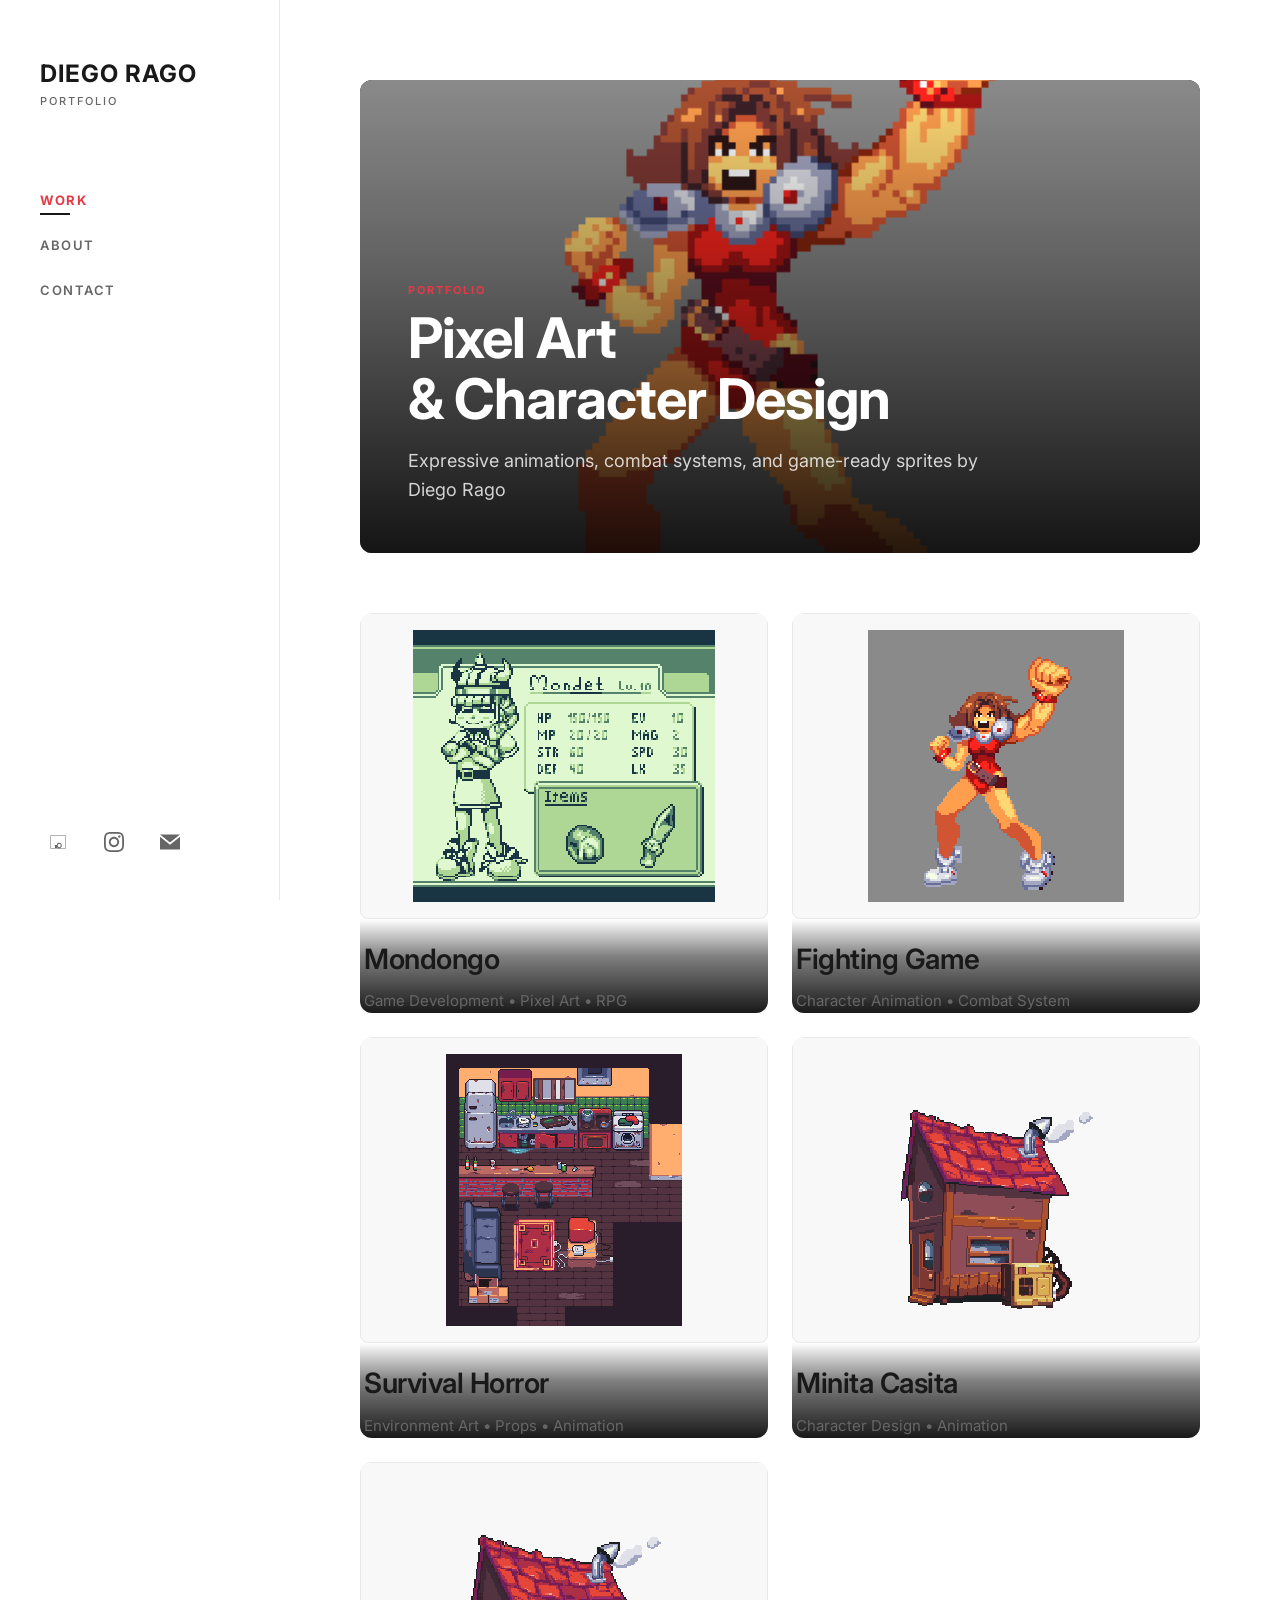
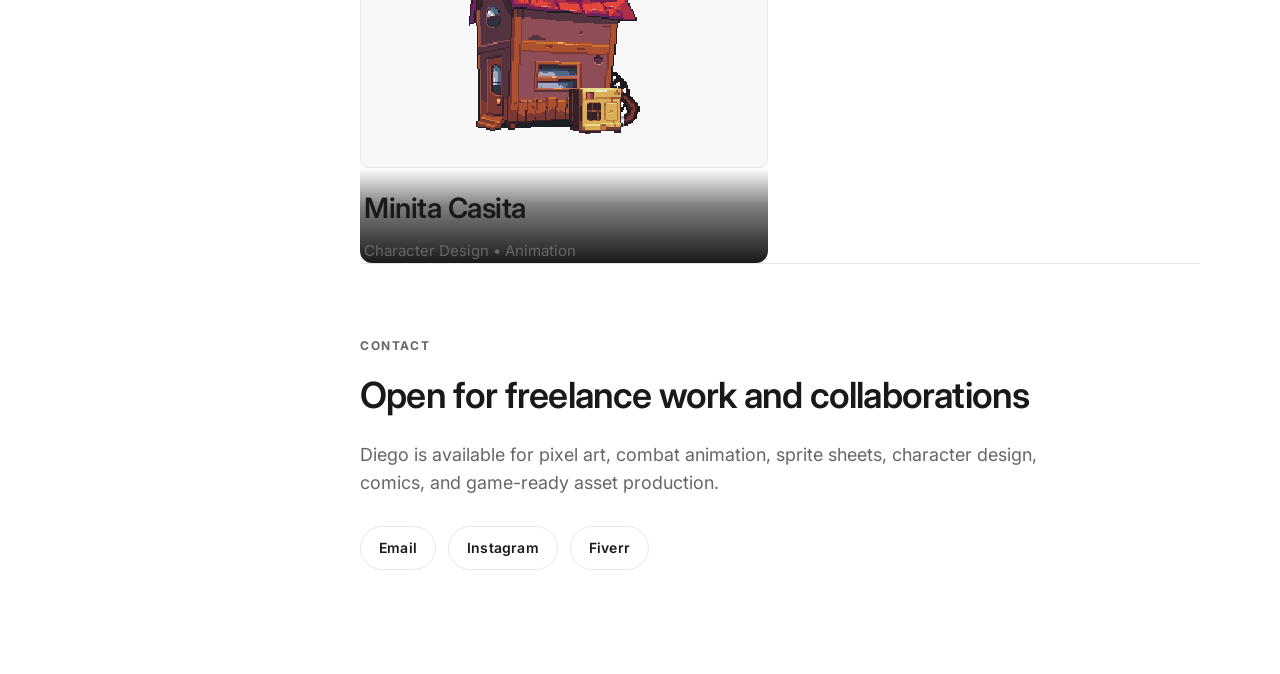
==== index.html @ aebbd0a3 "Redesign inspired by Emmanuel Zampalo: hero banner, landscape 16:9 thumbnails, overlay text, masonry" ====
<!DOCTYPE html>
<html lang="es">
<head>
    <meta charset="UTF-8">
    <meta name="viewport" content="width=device-width, initial-scale=1.0">
    <meta name="description" content="Diego Rago - Pixel Artist, Character Designer & Comic Artist from Argentina. Portfolio showcasing pixel art, character animation, combat systems, and game-ready sprites.">
    <meta name="keywords" content="pixel art, character design, game sprites, animation, fighting game, RPG, comic art, Aseprite">
    <meta property="og:title" content="Diego Rago - Pixel Artist Portfolio">
    <meta property="og:description" content="Pixel Artist & Character Designer from Argentina specializing in game sprites, combat Animation and pixel art.">
    <meta property="og:type" content="website">
    <title>Diego Rago - Pixel Artist & Character Designer</title>
    <link rel="stylesheet" href="css/style.css">
</head>
<body>
    <!-- Sidebar Navigation -->
    <aside class="sidebar">
        <div class="sidebar-content">
            <!-- Logo/Brand -->
            <div class="brand">
                <h1 class="brand-name">DIEGO RAGO</h1>
                <p class="brand-tagline">PORTFOLIO</p>
            </div>

            <!-- Navigation -->
            <nav class="sidebar-nav">
                <a href="index.html" class="sidebar-link active">WORK</a>
                <a href="about.html" class="sidebar-link">ABOUT</a>
                <a href="#contact" class="sidebar-link">CONTACT</a>
            </nav>

            <!-- Social Links -->
            <div class="social-links">
                <a href="https://es.fiverr.com/diegorago138" target="_blank" rel="noopener" class="social-link" title="Fiverr">
                    <svg width="20" height="20" viewBox="0 0 24 24" fill="currentColor">
                        <path d="M20.4,3.6H3.6C3.269,3.6,3,3.869,3,4.2v15.6c0,0.331,0.269,0.6,0.6,0.6h16.8c0.331,0,0.6-0.269,0.6-0.6V4.2 C21,3.869,20.731,3.6,20.4,3.6z M20.4,19.8H3.6V4.2h16.8V19.8z M8.4,15.6h2.4v-1.2c0.6-0.9,1.5-1.5,2.7-1.5c1.8,0,3,1.2,3,3.3 c0,2.1-1.2,3.3-3,3.3c-1.2,0-2.1-0.6-2.7-1.5v1.2H8.4V15.6z M13.5,18.3c1.2,0,1.8-0.9,1.8-2.1c0-1.2-0.6-2.1-1.8-2.1 c-1.2,0-1.8,0.9-1.8,2.1C11.7,17.4,12.3,18.3,13.5,18.3z"/>
                    </svg>
                </a>
                <a href="https://www.instagram.com/diegoragoart" target="_blank" rel="noopener" class="social-link" title="Instagram">
                    <svg width="20" height="20" viewBox="0 0 24 24" fill="currentColor">
                        <path d="M12 2.163c3.204 0 3.584.012 4.85.07 3.252.148 4.771 1.691 4.919 4.919.058 1.265.069 1.645.069 4.849 0 3.205-.012 3.584-.069 4.849-.149 3.225-1.664 4.771-4.919 4.919-1.266.058-1.644.07-4.85.07-3.204 0-3.584-.012-4.849-.07-3.26-.149-4.771-1.699-4.919-4.92-.058-1.265-.07-1.644-.07-4.849 0-3.204.013-3.583.07-4.849.149-3.227 1.664-4.771 4.919-4.919 1.266-.057 1.645-.069 4.849-.069zm0-2.163c-3.259 0-3.667.014-4.947.072-4.358.2-6.78 2.618-6.98 6.98-.059 1.281-.073 1.689-.073 4.948 0 3.259.014 3.668.072 4.948.2 4.358 2.618 6.78 6.98 6.98 1.281.058 1.689.072 4.948.072 3.259 0 3.668-.014 4.948-.072 4.354-.2 6.782-2.618 6.979-6.98.059-1.28.073-1.689.073-4.948 0-3.259-.014-3.667-.072-4.947-.196-4.354-2.617-6.78-6.979-6.98-1.281-.059-1.69-.073-4.949-.073zm0 5.838c-3.403 0-6.162 2.759-6.162 6.162s2.759 6.163 6.162 6.163 6.162-2.759 6.162-6.163c0-3.403-2.759-6.162-6.162-6.162zm0 10.162c-2.209 0-4-1.79-4-4 0-2.209 1.791-4 4-4s4 1.791 4 4c0 2.21-1.791 4-4 4zm6.406-11.845c-.796 0-1.441.645-1.441 1.44s.645 1.44 1.441 1.44c.795 0 1.439-.645 1.439-1.44s-.644-1.44-1.439-1.44z"/>
                    </svg>
                </a>
                <a href="mailto:contact@diegorago.com" class="social-link" title="Email">
                    <svg width="20" height="20" viewBox="0 0 24 24" fill="currentColor">
                        <path d="M12 12.713l-11.985-9.713h23.97l-11.985 9.713zm0 2.574l-12-9.725v15.438h24v-15.438l-12 9.725z"/>
                    </svg>
                </a>
            </div>
        </div>
    </aside>

    <!-- Main Content Area -->
    <main class="main-content">
        <!-- Home Hero Banner -->
        <div class="home-hero">
            <img src="assets/fighting/heavy punch1.gif" alt="Featured animation" class="home-hero-media" loading="eager" decoding="async">
            <div class="home-hero-overlay">
                <p class="home-hero-label">Portfolio</p>
                <h2 class="home-hero-title">Pixel Art<br>& Character Design</h2>
                <p class="home-hero-subtitle">Expressive animations, combat systems, and game-ready sprites by Diego Rago</p>
            </div>
        </div>

        <!-- Projects Grid -->
        <div class="projects-grid-home">

            <!-- Project 1: Mondongo -->
            <a href="mondongo.html" class="project-card-home">
                <div class="project-image">
                    <img src="assets/mondongo/MONDET.gif" alt="Mondongo pixel art character" loading="lazy" decoding="async">
                </div>
                <div class="project-info-home">
                    <h2>Mondongo</h2>
                    <p>Game Development • Pixel Art • RPG</p>
                </div>
            </a>

            <!-- Project 2: Fighting Game -->
            <a href="fighting.html" class="project-card-home">
                <div class="project-image">
                    <img src="assets/fighting/heavy punch1.gif" alt="Fighting game animation" loading="lazy" decoding="async">
                </div>
                <div class="project-info-home">
                    <h2>Fighting Game</h2>
                    <p>Character Animation • Combat System</p>
                </div>
            </a>

<!-- Project 3: Survival Horror -->
            <a href="survival-horror.html" class="project-card-home">
                <div class="project-image">
                    <img src="assets/survival-horror/living room.png" alt="Survival horror environment" loading="lazy" decoding="async">
                </div>
                <div class="project-info-home">
                    <h2>Survival Horror</h2>
                    <p>Environment Art • Props • Animation</p>
                </div>
            </a>

            <!-- Project 4: Minita Casita -->
            <a href="minita-casita.html" class="project-card-home">
                <div class="project-image">
                    <img src="assets/minita-casita/casa.gif" alt="Minita Casita environment" loading="lazy" decoding="async">
                </div>
                <div class="project-info-home">
                    <h2>Minita Casita</h2>
                    <p>Character Design • Animation</p>
                </div>
            </a>

            <!-- Project 4: Minita Casita -->
            <a href="minita-casita.html" class="project-card-home">
                <div class="project-image">
                    <img src="assets/minita-casita/casa.gif" alt="Minita Casita environment preview" loading="lazy" decoding="async">
                </div>
                <div class="project-info-home">
                    <h2>Minita Casita</h2>
                    <p>Character Design • Animation</p>
                </div>
            </a>

        </div>

        <section class="contact-section" id="contact">
            <p class="contact-eyebrow">Contact</p>
            <h2>Open for freelance work and collaborations</h2>
            <p class="contact-copy">
                Diego is available for pixel art, combat animation, sprite sheets, character design, comics, and game-ready asset production.
            </p>
            <div class="contact-links">
                <a href="mailto:contact@diegorago.com" class="contact-link">Email</a>
                <a href="https://www.instagram.com/diegoragoart" target="_blank" rel="noopener" class="contact-link">Instagram</a>
                <a href="https://es.fiverr.com/diegorago138" target="_blank" rel="noopener" class="contact-link">Fiverr</a>
            </div>
        </section>
    </main>

    <script src="js/main.js"></script>
</body>
</html>
---- css/style.css ----
@import url('https://fonts.googleapis.com/css2?family=Inter:wght@400;500;600;700&display=swap');

/* ==========================================
   RESET & BASE STYLES
   ========================================== */
* {
    margin: 0;
    padding: 0;
    box-sizing: border-box;
}

:root {
    --color-bg: #ffffff;
    --color-text: #191919;
    --color-text-light: #666666;
    --color-border: #e8e8e8;
    --color-overlay: rgba(0, 0, 0, 0.7);
    --color-accent: #e63946;
    --color-accent-hover: #c1121f;
    --sidebar-width: 280px;
    --font-main: 'Inter', -apple-system, BlinkMacSystemFont, 'Segoe UI', Roboto, Oxygen, Ubuntu, Cantarell, sans-serif;
    --transition: all 0.3s cubic-bezier(0.4, 0, 0.2, 1);
}

html {
    scroll-behavior: smooth;
}

body {
    font-family: var(--font-main);
    background-color: var(--color-bg);
    color: var(--color-text);
    line-height: 1.6;
    overflow-x: hidden;
}

a {
    text-decoration: none;
    color: inherit;
}

img {
    max-width: 100%;
    height: auto;
    display: block;
}

/* ==========================================
   SIDEBAR NAVIGATION
   ========================================== */
.sidebar {
    position: fixed;
    top: 0;
    left: 0;
    width: var(--sidebar-width);
    height: 100vh;
    background-color: var(--color-bg);
    border-right: 1px solid var(--color-border);
    z-index: 1000;
    overflow-y: auto;
}

.sidebar-content {
    display: flex;
    flex-direction: column;
    justify-content: space-between;
    min-height: 100vh;
    padding: 60px 40px 40px;
}

/* Brand */
.brand {
    margin-bottom: 80px;
}

.brand-name {
    font-size: 24px;
    font-weight: 700;
    letter-spacing: 1px;
    line-height: 1.2;
    margin-bottom: 4px;
}

.brand-tagline {
    font-size: 11px;
    font-weight: 500;
    letter-spacing: 2px;
    color: var(--color-text-light);
}

/* Sidebar Navigation */
.sidebar-nav {
    display: flex;
    flex-direction: column;
    gap: 24px;
    flex: 1;
}

.sidebar-link {
    font-size: 13px;
    font-weight: 600;
    letter-spacing: 1.5px;
    color: var(--color-text-light);
    transition: var(--transition);
    position: relative;
    width: fit-content;
}

.sidebar-link:hover,
.sidebar-link.active {
    color: var(--color-accent);
    font-weight: 700;
}

.sidebar-link.active::after {
    content: '';
    position: absolute;
    bottom: -4px;
    left: 0;
    width: 30px;
    height: 2px;
    background-color: var(--color-text);
}

/* Social Links */
.social-links {
    display: flex;
    gap: 20px;
    margin-top: auto;
    padding-top: 40px;
}

.social-link {
    width: 36px;
    height: 36px;
    display: flex;
    align-items: center;
    justify-content: center;
    border-radius: 50%;
    background-color: transparent;
    transition: var(--transition);
    color: var(--color-text-light);
}

.social-link:hover {
    background-color: #f5f5f5;
    color: var(--color-text);
    transform: translateY(-2px);
}

.sidebar-link:focus-visible,
.social-link:focus-visible,
.project-card-home:focus-visible,
.gallery-item:focus-visible,
.project-nav-link:focus-visible,
.contact-link:focus-visible,
.lightbox-close:focus-visible,
.mobile-menu-toggle:focus-visible {
    outline: 2px solid var(--color-text);
    outline-offset: 4px;
}

/* ==========================================
   MAIN CONTENT AREA
   ========================================== */
.main-content {
    margin-left: var(--sidebar-width);
    padding: 80px 80px 80px 80px;
    min-height: 100vh;
}

/* ==========================================
   HOME HERO BANNER
   ========================================== */
.home-hero {
    position: relative;
    width: 100%;
    aspect-ratio: 16 / 9;
    max-height: 70vh;
    overflow: hidden;
    border-radius: 12px;
    margin-bottom: 60px;
    background-color: #1a1a1a;
}

.home-hero-media {
    width: 100%;
    height: 100%;
    object-fit: cover;
    display: block;
}

.home-hero-overlay {
    position: absolute;
    inset: 0;
    display: flex;
    flex-direction: column;
    justify-content: flex-end;
    padding: 48px;
    background: linear-gradient(to top, rgba(0,0,0,0.85) 0%, rgba(0,0,0,0.3) 60%, transparent 100%);
}

.home-hero-label {
    font-size: 11px;
    font-weight: 700;
    letter-spacing: 2px;
    text-transform: uppercase;
    color: var(--color-accent);
    margin-bottom: 8px;
}

.home-hero-title {
    font-size: 56px;
    font-weight: 700;
    color: white;
    line-height: 1.1;
    letter-spacing: -1px;
    margin-bottom: 16px;
}

.home-hero-subtitle {
    font-size: 18px;
    color: rgba(255,255,255,0.8);
    max-width: 600px;
}

/* ==========================================
   HOME PROJECTS GRID
   ========================================== */
.projects-grid-home {
    display: grid;
    grid-template-columns: repeat(2, 1fr);
    gap: 24px;
    max-width: 1400px;
    margin: 0 auto;
}

.project-card-home {
    position: relative;
    display: block;
    cursor: pointer;
    transition: var(--transition);
    animation: fadeInUp 0.5s ease-out forwards;
    opacity: 0;
    overflow: hidden;
    border-radius: 12px;
}

.project-card-home:nth-child(1) { animation-delay: 0.1s; }
.project-card-home:nth-child(2) { animation-delay: 0.2s; }
.project-card-home:nth-child(3) { animation-delay: 0.3s; }
.project-card-home:nth-child(4) { animation-delay: 0.4s; }

.project-card-home:hover {
    transform: translateY(-4px);
}

.project-image {
    position: relative;
    width: 100%;
    aspect-ratio: 16 / 9;
    overflow: hidden;
    background-color: #1a1a1a;
    border-radius: 12px;
}

.project-image img,
.project-image video {
    width: 100%;
    height: 100%;
    object-fit: cover;
    transition: transform 0.6s cubic-bezier(0.4, 0, 0.2, 1);
}

.project-image img {
    image-rendering: pixelated;
}

.project-card-home:hover .project-image img,
.project-card-home:hover .project-image video {
    transform: scale(1.05);
}

.project-info-home {
    position: absolute;
    bottom: 0;
    left: 0;
    right: 0;
    padding: 32px;
    background: linear-gradient(to top, rgba(0,0,0,0.9) 0%, rgba(0,0,0,0.5) 60%, transparent 100%);
    opacity: 1;
    color: white;
    transition: var(--transition);
}

.project-card-home:hover .project-info-home {
    background: linear-gradient(to top, rgba(0,0,0,0.95) 0%, rgba(0,0,0,0.6) 70%, transparent 100%);
}

.project-info-home h2 {
    font-size: 24px;
    font-weight: 700;
    color: white;
    margin-bottom: 8px;
    letter-spacing: -0.5px;
}

.project-info-home p {
    font-size: 14px;
    color: rgba(255, 255, 255, 0.7);
    font-weight: 400;
}

.project-card-home {
    position: relative;
    display: block;
    cursor: pointer;
    transition: var(--transition);
    animation: fadeInUp 0.5s ease-out forwards;
    opacity: 0;
}

.project-card-home:nth-child(1) {
    animation-delay: 0.1s;
}
.project-card-home:nth-child(2) {
    animation-delay: 0.2s;
}
.project-card-home:nth-child(3) {
    animation-delay: 0.3s;
}

.project-card-home:hover {
    transform: translateY(-4px);
}

.project-card-home .view-label {
    position: absolute;
    bottom: 16px;
    left: 50%;
    transform: translateX(-50%) translateY(10px);
    opacity: 0;
}

.project-card-home:hover .view-label {
    opacity: 1;
    transform: translateX(-50%) translateY(0);
}

.project-card-home .project-image::after {
    content: '';
    position: absolute;
    inset: 0;
    background: linear-gradient(to top, rgba(0,0,0,0.4) 0%, transparent 50%);
    opacity: 0;
    transition: var(--transition);
    pointer-events: none;
    border-radius: 8px;
}

.project-card-home:hover .project-image::after {
    opacity: 1;
}

.project-image {
    position: relative;
    width: 100%;
    aspect-ratio: 4 / 3;
    overflow: hidden;
    background-color: #f8f8f8;
    border-radius: 8px;
    border: 1px solid var(--color-border);
    display: flex;
    align-items: center;
    justify-content: center;
    padding: 16px;
}

.project-image img,
.project-image video {
    width: 100%;
    height: 100%;
    object-fit: contain;
    transition: transform 0.6s cubic-bezier(0.4, 0, 0.2, 1);
}

.project-image img {
    image-rendering: pixelated;
}

.project-card-home:hover .project-image img,
.project-card-home:hover .project-image video {
    transform: scale(1.03);
}

.project-info-home {
    position: static;
    padding: 18px 4px 0;
    opacity: 1;
    color: var(--color-text);
}

.project-info-home h2 {
    font-size: 28px;
    font-weight: 600;
    margin-bottom: 8px;
    letter-spacing: -0.5px;
    color: var(--color-text);
}

.project-info-home p {
    font-size: 15px;
    color: var(--color-text-light);
    font-weight: 400;
}

/* ==========================================
   PROJECT PAGE STYLES
   ========================================== */
.project-hero {
    width: 100%;
    max-height: 70vh;
    max-width: 1400px;
    margin: 0 auto 60px;
    background-color: #f5f5f5;
    display: flex;
    align-items: center;
    justify-content: center;
    overflow: hidden;
    border-radius: 8px;
    border: 1px solid var(--color-border);
    padding: 24px;
}

.project-hero video {
    width: 100%;
    height: 100%;
    max-height: 60vh;
    object-fit: contain;
}

.project-hero img,
.project-hero video {
    width: 100%;
    height: 100%;
    object-fit: contain;
}

.project-hero img {
    image-rendering: pixelated;
}

.project-info {
    max-width: 800px;
    margin: 0 auto 80px;
    text-align: center;
}

.project-info h1 {
    font-size: 48px;
    font-weight: 600;
    margin-bottom: 16px;
    letter-spacing: -1px;
}

.project-info .category {
    font-size: 16px;
    color: var(--color-text-light);
    margin-bottom: 32px;
}

.project-info .description {
    font-size: 18px;
    line-height: 1.8;
    color: var(--color-text-light);
}

/* Gallery Grid */
.gallery-grid {
    display: grid;
    grid-template-columns: repeat(auto-fill, minmax(280px, 1fr));
    gap: 20px;
    max-width: 1400px;
    margin: 0 auto 100px;
}

.gallery-item {
    position: relative;
    aspect-ratio: 16 / 9;
    overflow: hidden;
    background-color: #1a1a1a;
    cursor: pointer;
    transition: var(--transition);
    border-radius: 10px;
    width: 100%;
}

.gallery-item:hover {
    transform: translateY(-4px);
    box-shadow: 0 16px 32px rgba(0,0,0,0.15);
}

button.gallery-item {
    appearance: none;
    border: none;
}

.gallery-item:hover img,
.gallery-item:hover video {
    transform: scale(1.05);
}

.gallery-item img,
.gallery-item video {
    width: 100%;
    height: 100%;
    object-fit: cover;
    transition: transform 0.4s ease;
}

.gallery-item img {
    image-rendering: pixelated;
}

button.gallery-item {
    appearance: none;
    border: 1px solid var(--color-border);
}

.gallery-item:hover img,
.gallery-item:hover video {
    transform: scale(1.03);
}

.gallery-item-caption {
    position: absolute;
    bottom: 0;
    left: 0;
    right: 0;
    padding: 16px;
    background: linear-gradient(to top, rgba(0,0,0,0.7) 0%, transparent 100%);
    color: white;
    font-size: 13px;
    font-weight: 500;
    opacity: 0;
    transition: var(--transition);
}

.gallery-item:hover .gallery-item-caption {
    opacity: 1;
}

.gallery-item img,
.gallery-item video {
    width: 100%;
    height: 100%;
    object-fit: contain;
    transition: transform 0.4s ease;
}

.gallery-item img {
    image-rendering: pixelated;
}

/* Project Navigation */
.project-nav {
    display: flex;
    justify-content: space-between;
    padding: 60px 0;
    border-top: 1px solid var(--color-border);
    margin-bottom: 60px;
}

.project-nav-link {
    font-size: 14px;
    font-weight: 500;
    color: var(--color-text-light);
    transition: var(--transition);
}

.project-nav-link:hover {
    color: var(--color-text);
}

/* ==========================================
   CONTACT SECTION
   ========================================== */
.contact-section {
    max-width: 900px;
    margin: 0 auto;
    padding: 72px 0 24px;
    border-top: 1px solid var(--color-border);
}

.contact-eyebrow {
    font-size: 12px;
    font-weight: 700;
    letter-spacing: 1.6px;
    text-transform: uppercase;
    color: var(--color-text-light);
    margin-bottom: 12px;
}

.contact-section h2 {
    font-size: 36px;
    font-weight: 600;
    letter-spacing: -0.8px;
    margin-bottom: 16px;
}

.contact-copy {
    max-width: 680px;
    font-size: 18px;
    color: var(--color-text-light);
    margin-bottom: 28px;
}

.contact-links {
    display: flex;
    flex-wrap: wrap;
    gap: 12px;
}

.contact-link {
    display: inline-flex;
    align-items: center;
    justify-content: center;
    min-height: 44px;
    padding: 0 18px;
    border: 1px solid var(--color-border);
    border-radius: 999px;
    font-size: 14px;
    font-weight: 600;
    letter-spacing: 0.2px;
    transition: var(--transition);
}

.contact-link:hover {
    border-color: var(--color-accent);
    color: var(--color-accent);
    transform: translateY(-2px);
}

.social-link:hover {
    background-color: var(--color-accent);
    color: white;
    transform: translateY(-2px);
}

/* ==========================================
   ABOUT PAGE
   ========================================== */
.about-content {
    max-width: 800px;
    margin: 0 auto;
}

.about-header {
    text-align: center;
    margin-bottom: 80px;
}

.profile-image {
    width: 200px;
    height: 200px;
    border-radius: 50%;
    object-fit: cover;
    margin: 0 auto 32px;
    border: 4px solid var(--color-border);
}

.about-header h1 {
    font-size: 48px;
    font-weight: 600;
    margin-bottom: 16px;
    letter-spacing: -1px;
}

.about-header .title {
    font-size: 20px;
    color: var(--color-text-light);
    margin-bottom: 24px;
}

.about-stats {
    display: flex;
    justify-content: center;
    gap: 48px;
    margin-top: 32px;
}

.stat-item {
    text-align: center;
}

.stat-number {
    font-size: 32px;
    font-weight: 700;
    color: var(--color-text);
}

.stat-label {
    font-size: 13px;
    color: var(--color-text-light);
    letter-spacing: 1px;
    text-transform: uppercase;
}

.about-bio {
    font-size: 18px;
    line-height: 1.9;
    color: var(--color-text);
    margin-bottom: 48px;
}

.about-bio p {
    margin-bottom: 24px;
}

.about-skills {
    margin-top: 60px;
}

.about-skills h2 {
    font-size: 24px;
    font-weight: 600;
    margin-bottom: 24px;
}

.skills-grid {
    display: grid;
    grid-template-columns: repeat(auto-fit, minmax(200px, 1fr));
    gap: 16px;
}

.skill-tag {
    padding: 12px 20px;
    background-color: #f8f8f8;
    border-radius: 6px;
    font-size: 14px;
    font-weight: 500;
    text-align: center;
    transition: var(--transition);
}

.skill-tag:hover {
    background-color: #f0f0f0;
}

/* ==========================================
   LIGHTBOX
   ========================================== */
.lightbox {
    position: fixed;
    top: 0;
    left: 0;
    width: 100%;
    height: 100%;
    background-color: rgba(0, 0, 0, 0.95);
    display: none;
    align-items: center;
    justify-content: center;
    z-index: 9999;
    cursor: pointer;
}

.lightbox.active {
    display: flex;
}

.lightbox-content {
    max-width: 90%;
    max-height: 90%;
    display: flex;
    align-items: center;
    justify-content: center;
}

.lightbox-content img,
.lightbox-content video {
    max-width: 100%;
    max-height: 90vh;
    object-fit: contain;
}

.lightbox-content img {
    image-rendering: pixelated;
}

.lightbox-close {
    position: absolute;
    top: 24px;
    right: 24px;
    width: 40px;
    height: 40px;
    border: none;
    background: rgba(255, 255, 255, 0.1);
    color: white;
    font-size: 24px;
    cursor: pointer;
    border-radius: 50%;
    transition: var(--transition);
}

.lightbox-close:hover {
    background: rgba(255, 255, 255, 0.2);
}

/* ==========================================
   RESPONSIVE
   ========================================== */
@media (max-width: 1200px) {
    .main-content {
        padding: 60px 60px;
    }
}

@media (max-width: 1024px) {
    :root {
        --sidebar-width: 240px;
    }

    .sidebar-content {
        padding: 40px 30px 30px;
    }

    .brand-name {
        font-size: 20px;
    }

    .main-content {
        padding: 60px 40px;
    }

    .masonry-grid {
        gap: 16px;
    }
}

@media (max-width: 768px) {
    /* Mobile: Hide sidebar by default, convert to hamburger */
    :root {
        --sidebar-width: 0px;
    }

    .sidebar {
        transform: translateX(-100%);
        transition: transform 0.3s ease;
        width: 280px;
    }

    .sidebar.mobile-open {
        transform: translateX(0);
    }

    .main-content {
        margin-left: 0;
        padding: 24px 20px;
    }

    .home-hero {
        aspect-ratio: 4 / 3;
        margin-bottom: 40px;
        border-radius: 8px;
    }

    .home-hero-overlay {
        padding: 24px;
    }

    .home-hero-label {
        font-size: 10px;
    }

    .home-hero-title {
        font-size: 32px;
    }

    .home-hero-subtitle {
        font-size: 15px;
    }

    .projects-grid-home {
        grid-template-columns: 1fr;
        gap: 20px;
        max-width: 100%;
    }

    .project-info-home h2 {
        font-size: 18px;
    }

    .project-info-home p {
        font-size: 13px;
    }

    .brand-name {
        font-size: 22px;
    }

    .about-header h1 {
        font-size: 36px;
    }

    .about-stats {
        gap: 32px;
    }

    .stat-number {
        font-size: 24px;
    }

    .about-bio {
        font-size: 16px;
    }

    .gallery-grid {
        grid-template-columns: 1fr;
        gap: 16px;
    }

    .contact-section {
        padding-top: 56px;
    }

    .contact-section h2 {
        font-size: 30px;
    }

    .contact-copy {
        font-size: 16px;
    }
}

@media (max-width: 480px) {
    .main-content {
        padding: 32px 16px;
    }

    .about-stats {
        flex-direction: column;
        gap: 24px;
    }

    .contact-links {
        flex-direction: column;
        align-items: stretch;
    }
}

/* ==========================================
   MOBILE MENU TOGGLE
   ========================================== */
.mobile-menu-toggle {
    position: fixed;
    top: 24px;
    right: 24px;
    width: 40px;
    height: 32px;
    background: transparent;
    border: none;
    display: none;
    flex-direction: column;
    justify-content: space-between;
    cursor: pointer;
    z-index: 1001;
    padding: 0;
}

.mobile-menu-toggle span {
    width: 100%;
    height: 2px;
    background-color: var(--color-text);
    display: block;
    transition: var(--transition);
    border-radius: 2px;
}

.mobile-menu-toggle span:nth-child(1),
.mobile-menu-toggle span:nth-child(2),
.mobile-menu-toggle span:nth-child(3) {
    transform-origin: center;
}

@media (max-width: 768px) {
    .mobile-menu-toggle {
        display: flex;
    }
}

/* ==========================================
   ANIMATIONS
   ========================================== */
@keyframes fadeInUp {
    from {
        opacity: 0;
        transform: translateY(20px);
    }
    to {
        opacity: 1;
        transform: translateY(0);
    }
}
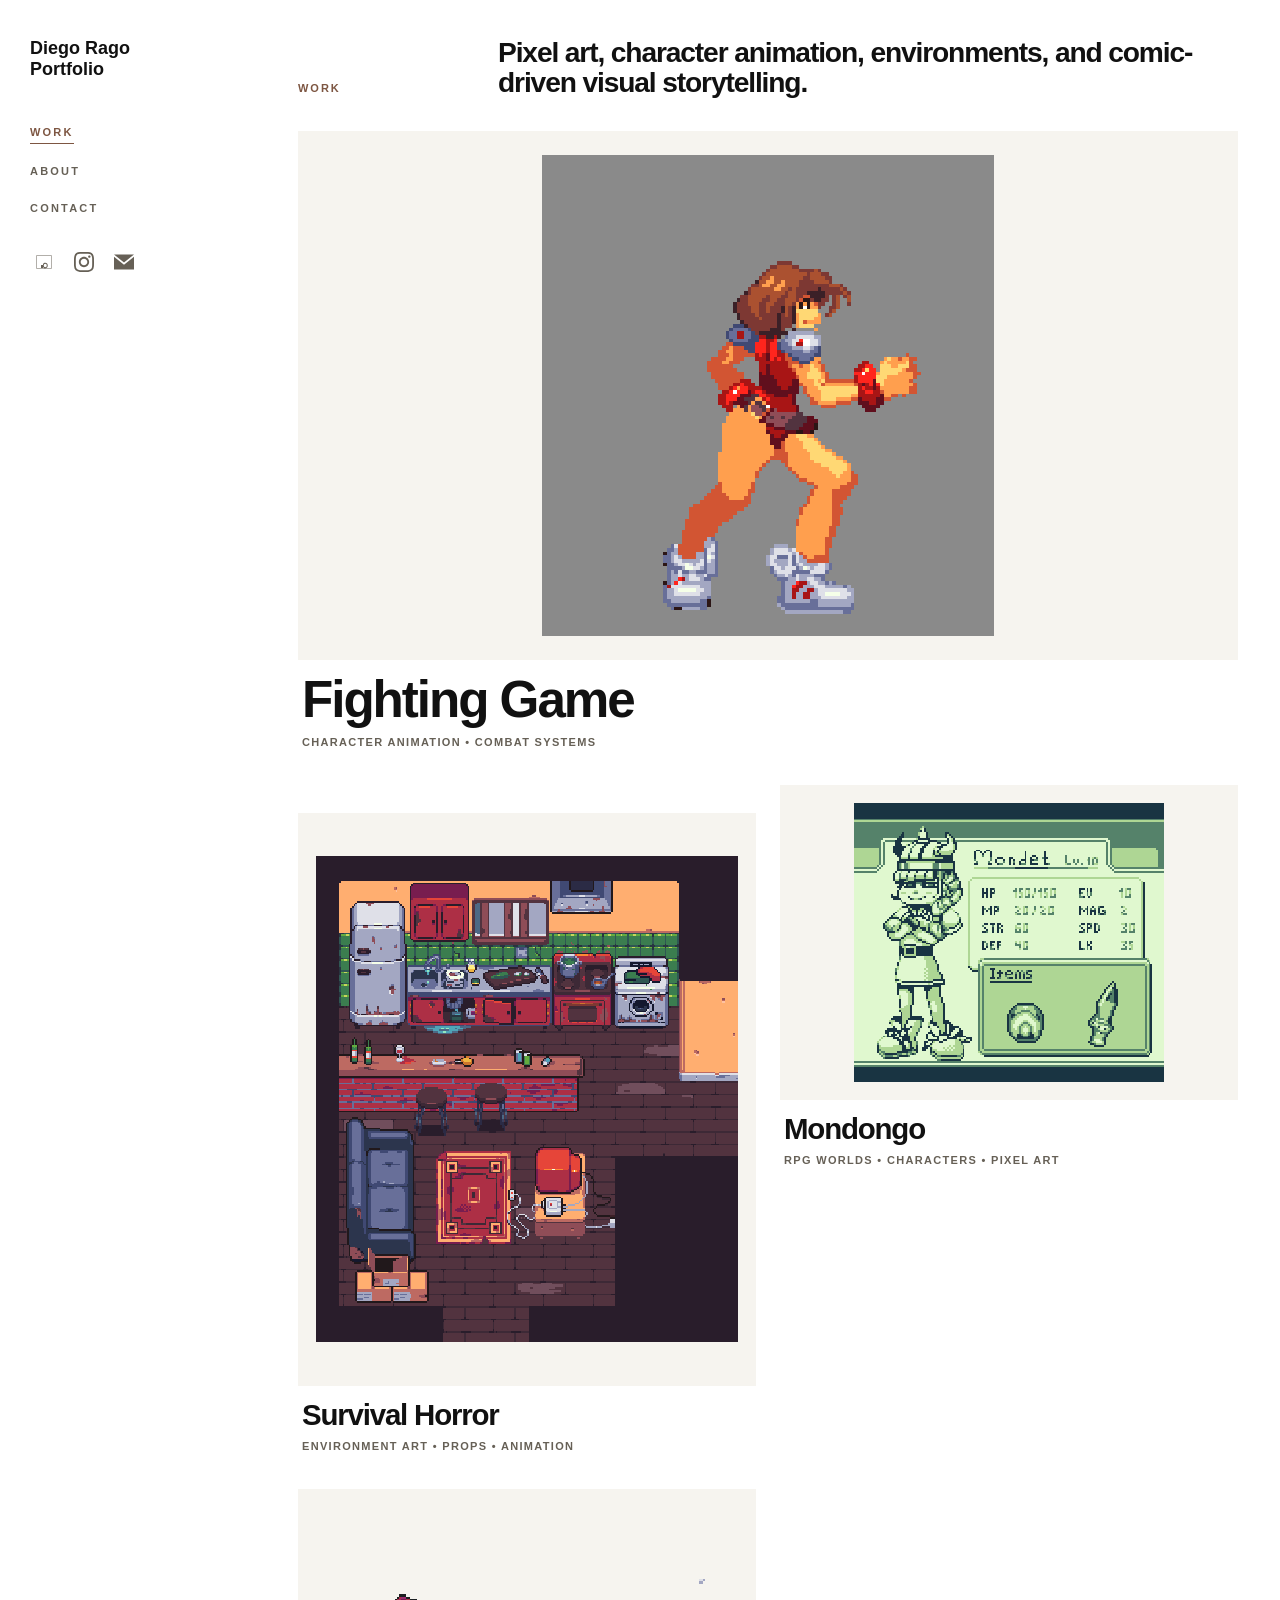
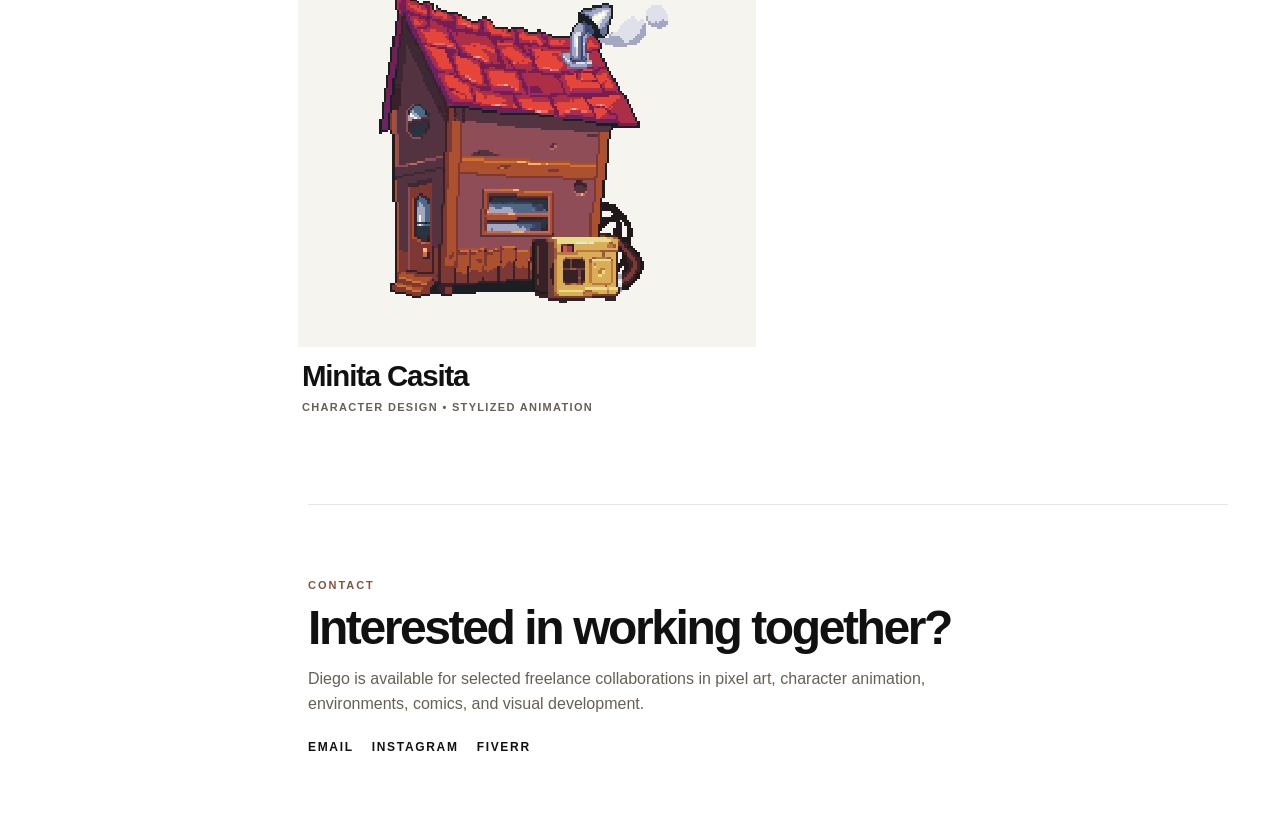
==== commit 2c96889e: "Refine portfolio presentation with editorial navigation and cleaner mobile flow" ====
--- a/index.html
+++ b/index.html
@@ -15,117 +15,120 @@
     <!-- Sidebar Navigation -->
     <aside class="sidebar">
         <div class="sidebar-content">
-            <!-- Logo/Brand -->
-            <div class="brand">
-                <h1 class="brand-name">DIEGO RAGO</h1>
-                <p class="brand-tagline">PORTFOLIO</p>
-            </div>
+            <header class="site-header">
+                <div class="logo-wrap" data-hover-hint="logo">
+                    <div class="logo logo-text">
+                        <a href="index.html" class="brand-link preserve-whitespace">Diego Rago Portfolio</a>
+                    </div>
+                </div>
+                <button type="button" class="hamburger-click-area js-hamburger" aria-label="Toggle menu" aria-expanded="false">
+                    <span class="hamburger">
+                        <i></i>
+                        <i></i>
+                        <i></i>
+                    </span>
+                </button>
+            </header>
 
-            <!-- Navigation -->
-            <nav class="sidebar-nav">
-                <a href="index.html" class="sidebar-link active">WORK</a>
-                <a href="about.html" class="sidebar-link">ABOUT</a>
-                <a href="#contact" class="sidebar-link">CONTACT</a>
+            <nav class="sidebar-nav" data-hover-hint="nav">
+                <ul class="group">
+                    <li class="gallery-title"><a href="index.html" class="sidebar-link active">WORK</a></li>
+                </ul>
+                <div class="page-title">
+                    <a href="about.html" class="sidebar-link">ABOUT</a>
+                </div>
+                <div class="page-title">
+                    <a href="#contact" class="sidebar-link">CONTACT</a>
+                </div>
+                <div class="social-links pf-nav-social" data-hover-hint="navSocialIcons">
+                    <ul>
+                        <li>
+                            <a href="https://es.fiverr.com/diegorago138" target="_blank" rel="noopener" class="social-link" title="Fiverr">
+                                <svg width="20" height="20" viewBox="0 0 24 24" fill="currentColor">
+                                    <path d="M20.4,3.6H3.6C3.269,3.6,3,3.869,3,4.2v15.6c0,0.331,0.269,0.6,0.6,0.6h16.8c0.331,0,0.6-0.269,0.6-0.6V4.2 C21,3.869,20.731,3.6,20.4,3.6z M20.4,19.8H3.6V4.2h16.8V19.8z M8.4,15.6h2.4v-1.2c0.6-0.9,1.5-1.5,2.7-1.5c1.8,0,3,1.2,3,3.3 c0,2.1-1.2,3.3-3,3.3c-1.2,0-2.1-0.6-2.7-1.5v1.2H8.4V15.6z M13.5,18.3c1.2,0,1.8-0.9,1.8-2.1c0-1.2-0.6-2.1-1.8-2.1 c-1.2,0-1.8,0.9-1.8,2.1C11.7,17.4,12.3,18.3,13.5,18.3z"/>
+                                </svg>
+                            </a>
+                        </li>
+                        <li>
+                            <a href="https://www.instagram.com/diegoragoart" target="_blank" rel="noopener" class="social-link" title="Instagram">
+                                <svg width="20" height="20" viewBox="0 0 24 24" fill="currentColor">
+                                    <path d="M12 2.163c3.204 0 3.584.012 4.85.07 3.252.148 4.771 1.691 4.919 4.919.058 1.265.069 1.645.069 4.849 0 3.205-.012 3.584-.069 4.849-.149 3.225-1.664 4.771-4.919 4.919-1.266.058-1.644.07-4.85.07-3.204 0-3.584-.012-4.849-.07-3.26-.149-4.771-1.699-4.919-4.92-.058-1.265-.07-1.644-.07-4.849 0-3.204.013-3.583.07-4.849.149-3.227 1.664-4.771 4.919-4.919 1.266-.057 1.645-.069 4.849-.069zm0-2.163c-3.259 0-3.667.014-4.947.072-4.358.2-6.78 2.618-6.98 6.98-.059 1.281-.073 1.689-.073 4.948 0 3.259.014 3.668.072 4.948.2 4.358 2.618 6.78 6.98 6.98 1.281.058 1.689.072 4.948.072 3.259 0 3.668-.014 4.948-.072 4.354-.2 6.782-2.618 6.979-6.98.059-1.28.073-1.689.073-4.948 0-3.259-.014-3.667-.072-4.947-.196-4.354-2.617-6.78-6.979-6.98-1.281-.059-1.69-.073-4.949-.073zm0 5.838c-3.403 0-6.162 2.759-6.162 6.162s2.759 6.163 6.162 6.163 6.162-2.759 6.162-6.163c0-3.403-2.759-6.162-6.162-6.162zm0 10.162c-2.209 0-4-1.79-4-4 0-2.209 1.791-4 4-4s4 1.791 4 4c0 2.21-1.791 4-4 4zm6.406-11.845c-.796 0-1.441.645-1.441 1.44s.645 1.44 1.441 1.44c.795 0 1.439-.645 1.439-1.44s-.644-1.44-1.439-1.44z"/>
+                                </svg>
+                            </a>
+                        </li>
+                        <li>
+                            <a href="mailto:contact@diegorago.com" class="social-link" title="Email">
+                                <svg width="20" height="20" viewBox="0 0 24 24" fill="currentColor">
+                                    <path d="M12 12.713l-11.985-9.713h23.97l-11.985 9.713zm0 2.574l-12-9.725v15.438h24v-15.438l-12 9.725z"/>
+                                </svg>
+                            </a>
+                        </li>
+                    </ul>
+                </div>
             </nav>
-
-            <!-- Social Links -->
-            <div class="social-links">
-                <a href="https://es.fiverr.com/diegorago138" target="_blank" rel="noopener" class="social-link" title="Fiverr">
-                    <svg width="20" height="20" viewBox="0 0 24 24" fill="currentColor">
-                        <path d="M20.4,3.6H3.6C3.269,3.6,3,3.869,3,4.2v15.6c0,0.331,0.269,0.6,0.6,0.6h16.8c0.331,0,0.6-0.269,0.6-0.6V4.2 C21,3.869,20.731,3.6,20.4,3.6z M20.4,19.8H3.6V4.2h16.8V19.8z M8.4,15.6h2.4v-1.2c0.6-0.9,1.5-1.5,2.7-1.5c1.8,0,3,1.2,3,3.3 c0,2.1-1.2,3.3-3,3.3c-1.2,0-2.1-0.6-2.7-1.5v1.2H8.4V15.6z M13.5,18.3c1.2,0,1.8-0.9,1.8-2.1c0-1.2-0.6-2.1-1.8-2.1 c-1.2,0-1.8,0.9-1.8,2.1C11.7,17.4,12.3,18.3,13.5,18.3z"/>
-                    </svg>
-                </a>
-                <a href="https://www.instagram.com/diegoragoart" target="_blank" rel="noopener" class="social-link" title="Instagram">
-                    <svg width="20" height="20" viewBox="0 0 24 24" fill="currentColor">
-                        <path d="M12 2.163c3.204 0 3.584.012 4.85.07 3.252.148 4.771 1.691 4.919 4.919.058 1.265.069 1.645.069 4.849 0 3.205-.012 3.584-.069 4.849-.149 3.225-1.664 4.771-4.919 4.919-1.266.058-1.644.07-4.85.07-3.204 0-3.584-.012-4.849-.07-3.26-.149-4.771-1.699-4.919-4.92-.058-1.265-.07-1.644-.07-4.849 0-3.204.013-3.583.07-4.849.149-3.227 1.664-4.771 4.919-4.919 1.266-.057 1.645-.069 4.849-.069zm0-2.163c-3.259 0-3.667.014-4.947.072-4.358.2-6.78 2.618-6.98 6.98-.059 1.281-.073 1.689-.073 4.948 0 3.259.014 3.668.072 4.948.2 4.358 2.618 6.78 6.98 6.98 1.281.058 1.689.072 4.948.072 3.259 0 3.668-.014 4.948-.072 4.354-.2 6.782-2.618 6.979-6.98.059-1.28.073-1.689.073-4.948 0-3.259-.014-3.667-.072-4.947-.196-4.354-2.617-6.78-6.979-6.98-1.281-.059-1.69-.073-4.949-.073zm0 5.838c-3.403 0-6.162 2.759-6.162 6.162s2.759 6.163 6.162 6.163 6.162-2.759 6.162-6.163c0-3.403-2.759-6.162-6.162-6.162zm0 10.162c-2.209 0-4-1.79-4-4 0-2.209 1.791-4 4-4s4 1.791 4 4c0 2.21-1.791 4-4 4zm6.406-11.845c-.796 0-1.441.645-1.441 1.44s.645 1.44 1.441 1.44c.795 0 1.439-.645 1.439-1.44s-.644-1.44-1.439-1.44z"/>
-                    </svg>
-                </a>
-                <a href="mailto:contact@diegorago.com" class="social-link" title="Email">
-                    <svg width="20" height="20" viewBox="0 0 24 24" fill="currentColor">
-                        <path d="M12 12.713l-11.985-9.713h23.97l-11.985 9.713zm0 2.574l-12-9.725v15.438h24v-15.438l-12 9.725z"/>
-                    </svg>
-                </a>
-            </div>
         </div>
     </aside>
 
     <!-- Main Content Area -->
     <main class="main-content">
-        <!-- Home Hero Banner -->
-        <div class="home-hero">
-            <img src="assets/fighting/heavy punch1.gif" alt="Featured animation" class="home-hero-media" loading="eager" decoding="async">
-            <div class="home-hero-overlay">
-                <p class="home-hero-label">Portfolio</p>
-                <h2 class="home-hero-title">Pixel Art<br>& Character Design</h2>
-                <p class="home-hero-subtitle">Expressive animations, combat systems, and game-ready sprites by Diego Rago</p>
-            </div>
-        </div>
+        <section class="home-intro" aria-label="Portfolio introduction">
+            <p class="home-intro-eyebrow">Work</p>
+            <p class="home-intro-copy">Pixel art, character animation, environments, and comic-driven visual storytelling.</p>
+        </section>
 
         <!-- Projects Grid -->
         <div class="projects-grid-home">
 
-            <!-- Project 1: Mondongo -->
-            <a href="mondongo.html" class="project-card-home">
+            <!-- Project 1: Fighting Game -->
+            <a href="fighting.html" class="project-card-home project-card-featured">
+                <div class="project-image">
+                    <img src="assets/fighting/heavy punch1.gif" alt="Fighting game animation" loading="eager" decoding="async">
+                </div>
+                <div class="project-info-home">
+                    <h2>Fighting Game</h2>
+                    <p>Character animation • combat systems</p>
+                </div>
+            </a>
+
+            <!-- Project 2: Survival Horror -->
+            <a href="survival-horror.html" class="project-card-home project-card-tall">
+                <div class="project-image">
+                    <img src="assets/survival-horror/living room.png" alt="Survival horror environment" loading="lazy" decoding="async">
+                </div>
+                <div class="project-info-home">
+                    <h2>Survival Horror</h2>
+                    <p>Environment art • props • animation</p>
+                </div>
+            </a>
+
+            <!-- Project 3: Mondongo -->
+            <a href="mondongo.html" class="project-card-home project-card-landscape">
                 <div class="project-image">
                     <img src="assets/mondongo/MONDET.gif" alt="Mondongo pixel art character" loading="lazy" decoding="async">
                 </div>
                 <div class="project-info-home">
                     <h2>Mondongo</h2>
-                    <p>Game Development • Pixel Art • RPG</p>
-                </div>
-            </a>
-
-            <!-- Project 2: Fighting Game -->
-            <a href="fighting.html" class="project-card-home">
-                <div class="project-image">
-                    <img src="assets/fighting/heavy punch1.gif" alt="Fighting game animation" loading="lazy" decoding="async">
-                </div>
-                <div class="project-info-home">
-                    <h2>Fighting Game</h2>
-                    <p>Character Animation • Combat System</p>
-                </div>
-            </a>
-
-<!-- Project 3: Survival Horror -->
-            <a href="survival-horror.html" class="project-card-home">
-                <div class="project-image">
-                    <img src="assets/survival-horror/living room.png" alt="Survival horror environment" loading="lazy" decoding="async">
-                </div>
-                <div class="project-info-home">
-                    <h2>Survival Horror</h2>
-                    <p>Environment Art • Props • Animation</p>
+                    <p>RPG worlds • characters • pixel art</p>
                 </div>
             </a>
 
             <!-- Project 4: Minita Casita -->
-            <a href="minita-casita.html" class="project-card-home">
+            <a href="minita-casita.html" class="project-card-home project-card-square">
                 <div class="project-image">
                     <img src="assets/minita-casita/casa.gif" alt="Minita Casita environment" loading="lazy" decoding="async">
                 </div>
                 <div class="project-info-home">
                     <h2>Minita Casita</h2>
-                    <p>Character Design • Animation</p>
+                    <p>Character design • stylized animation</p>
                 </div>
             </a>
-
-            <!-- Project 4: Minita Casita -->
-            <a href="minita-casita.html" class="project-card-home">
-                <div class="project-image">
-                    <img src="assets/minita-casita/casa.gif" alt="Minita Casita environment preview" loading="lazy" decoding="async">
-                </div>
-                <div class="project-info-home">
-                    <h2>Minita Casita</h2>
-                    <p>Character Design • Animation</p>
-                </div>
-            </a>
-
         </div>
 
         <section class="contact-section" id="contact">
             <p class="contact-eyebrow">Contact</p>
-            <h2>Open for freelance work and collaborations</h2>
+            <h2>Interested in working together?</h2>
             <p class="contact-copy">
-                Diego is available for pixel art, combat animation, sprite sheets, character design, comics, and game-ready asset production.
+                Diego is available for selected freelance collaborations in pixel art, character animation, environments, comics, and visual development.
             </p>
             <div class="contact-links">
                 <a href="mailto:contact@diegorago.com" class="contact-link">Email</a>
--- a/css/style.css
+++ b/css/style.css
@@ -1,7 +1,5 @@
-@import url('https://fonts.googleapis.com/css2?family=Inter:wght@400;500;600;700&display=swap');
-
-/* ==========================================
-   RESET & BASE STYLES
+/* ==========================================
+   RESET & TOKENS
    ========================================== */
 * {
     margin: 0;
@@ -11,143 +9,67 @@
 
 :root {
     --color-bg: #ffffff;
-    --color-text: #191919;
-    --color-text-light: #666666;
-    --color-border: #e8e8e8;
-    --color-overlay: rgba(0, 0, 0, 0.7);
-    --color-accent: #e63946;
-    --color-accent-hover: #c1121f;
-    --sidebar-width: 280px;
-    --font-main: 'Inter', -apple-system, BlinkMacSystemFont, 'Segoe UI', Roboto, Oxygen, Ubuntu, Cantarell, sans-serif;
-    --transition: all 0.3s cubic-bezier(0.4, 0, 0.2, 1);
+    --color-surface: #f6f4ef;
+    --color-surface-strong: #efebe3;
+    --color-text: #111111;
+    --color-text-light: #666056;
+    --color-border: #ece7de;
+    --color-border-strong: #d9d2c7;
+    --color-accent: #7d5642;
+    --sidebar-width: clamp(220px, 20vw, 320px);
+    --radius-lg: 12px;
+    --radius-md: 8px;
+    --shadow-soft: 0 18px 42px rgba(17, 17, 17, 0.05);
+    --font-main: sans-serif;
+    --transition: 0.2s ease;
 }
 
 html {
     scroll-behavior: smooth;
+    scroll-padding-top: 92px;
+    -webkit-text-size-adjust: 100%;
 }
 
 body {
     font-family: var(--font-main);
     background-color: var(--color-bg);
     color: var(--color-text);
-    line-height: 1.6;
+    line-height: 1.55;
     overflow-x: hidden;
+    -webkit-font-smoothing: antialiased;
+    text-rendering: optimizeLegibility;
+}
+
+body.mobile-menu-open {
+    overflow: hidden;
 }
 
 a {
+    color: inherit;
     text-decoration: none;
-    color: inherit;
-}
-
-img {
+}
+
+img,
+video {
+    display: block;
     max-width: 100%;
     height: auto;
-    display: block;
-}
-
-/* ==========================================
-   SIDEBAR NAVIGATION
-   ========================================== */
-.sidebar {
-    position: fixed;
-    top: 0;
-    left: 0;
-    width: var(--sidebar-width);
-    height: 100vh;
-    background-color: var(--color-bg);
-    border-right: 1px solid var(--color-border);
-    z-index: 1000;
-    overflow-y: auto;
-}
-
-.sidebar-content {
-    display: flex;
-    flex-direction: column;
-    justify-content: space-between;
-    min-height: 100vh;
-    padding: 60px 40px 40px;
-}
-
-/* Brand */
-.brand {
-    margin-bottom: 80px;
-}
-
-.brand-name {
-    font-size: 24px;
-    font-weight: 700;
-    letter-spacing: 1px;
-    line-height: 1.2;
-    margin-bottom: 4px;
-}
-
-.brand-tagline {
-    font-size: 11px;
-    font-weight: 500;
-    letter-spacing: 2px;
-    color: var(--color-text-light);
-}
-
-/* Sidebar Navigation */
-.sidebar-nav {
-    display: flex;
-    flex-direction: column;
-    gap: 24px;
-    flex: 1;
-}
-
-.sidebar-link {
-    font-size: 13px;
-    font-weight: 600;
-    letter-spacing: 1.5px;
-    color: var(--color-text-light);
-    transition: var(--transition);
-    position: relative;
-    width: fit-content;
-}
-
-.sidebar-link:hover,
-.sidebar-link.active {
-    color: var(--color-accent);
-    font-weight: 700;
-}
-
-.sidebar-link.active::after {
-    content: '';
-    position: absolute;
-    bottom: -4px;
-    left: 0;
-    width: 30px;
-    height: 2px;
-    background-color: var(--color-text);
-}
-
-/* Social Links */
-.social-links {
-    display: flex;
-    gap: 20px;
-    margin-top: auto;
-    padding-top: 40px;
-}
-
-.social-link {
-    width: 36px;
-    height: 36px;
-    display: flex;
-    align-items: center;
-    justify-content: center;
-    border-radius: 50%;
-    background-color: transparent;
-    transition: var(--transition);
-    color: var(--color-text-light);
-}
-
-.social-link:hover {
-    background-color: #f5f5f5;
-    color: var(--color-text);
-    transform: translateY(-2px);
-}
-
+}
+
+button,
+input,
+textarea,
+select {
+    font: inherit;
+}
+
+svg {
+    flex-shrink: 0;
+}
+
+/* ==========================================
+   SHARED FOCUS STATES
+   ========================================== */
 .sidebar-link:focus-visible,
 .social-link:focus-visible,
 .project-card-home:focus-visible,
@@ -155,225 +77,293 @@
 .project-nav-link:focus-visible,
 .contact-link:focus-visible,
 .lightbox-close:focus-visible,
-.mobile-menu-toggle:focus-visible {
+.hamburger-click-area:focus-visible,
+.mobile-backdrop:focus-visible,
+.brand-link:focus-visible {
     outline: 2px solid var(--color-text);
     outline-offset: 4px;
 }
 
 /* ==========================================
-   MAIN CONTENT AREA
+   SIDEBAR NAVIGATION
+   ========================================== */
+.sidebar {
+    position: fixed;
+    top: 0;
+    left: 0;
+    width: var(--sidebar-width);
+    height: 100vh;
+    background-color: #ffffff;
+    overflow-y: auto;
+    z-index: 1000;
+}
+
+.sidebar-content {
+    display: flex;
+    flex-direction: column;
+    min-height: 100vh;
+    padding: 38px 30px 28px;
+}
+
+.brand-link {
+    display: block;
+}
+
+.site-header {
+    display: flex;
+    align-items: flex-start;
+    justify-content: space-between;
+    gap: 18px;
+    margin-bottom: 40px;
+}
+
+.logo-wrap {
+    max-width: 170px;
+}
+
+.logo {
+    font-size: 18px;
+    font-weight: 600;
+    line-height: 1.15;
+}
+
+.preserve-whitespace {
+    white-space: normal;
+}
+
+.hamburger-click-area {
+    display: none;
+    appearance: none;
+    border: none;
+    padding: 0;
+    background: transparent;
+    cursor: pointer;
+}
+
+.hamburger {
+    display: flex;
+    flex-direction: column;
+    gap: 4px;
+    width: 22px;
+}
+
+.hamburger i {
+    display: block;
+    width: 100%;
+    height: 1px;
+    background-color: var(--color-text);
+    font-style: normal;
+    transition: transform var(--transition), opacity var(--transition);
+}
+
+body.mobile-menu-open .hamburger i:nth-child(1) {
+    transform: translateY(5px) rotate(45deg);
+}
+
+body.mobile-menu-open .hamburger i:nth-child(2) {
+    opacity: 0;
+}
+
+body.mobile-menu-open .hamburger i:nth-child(3) {
+    transform: translateY(-5px) rotate(-45deg);
+}
+
+.sidebar-nav {
+    display: block;
+}
+
+.group {
+    list-style: none;
+    margin: 0 0 14px;
+    padding: 0;
+}
+
+.gallery-title,
+.page-title {
+    margin-bottom: 12px;
+}
+
+.sidebar-link {
+    position: relative;
+    width: fit-content;
+    font-size: 11px;
+    font-weight: 600;
+    letter-spacing: 0.2em;
+    text-transform: uppercase;
+    color: var(--color-text-light);
+    transition: color var(--transition);
+}
+
+.sidebar-link:hover,
+.sidebar-link.active {
+    color: var(--color-accent);
+}
+
+.sidebar-link.active::after {
+    content: '';
+    position: absolute;
+    left: 0;
+    bottom: -6px;
+    width: 100%;
+    height: 1px;
+    background-color: currentColor;
+}
+
+.social-links {
+    margin-top: 28px;
+}
+
+.social-links ul {
+    display: flex;
+    align-items: center;
+    gap: 12px;
+    list-style: none;
+    padding: 0;
+    margin: 0;
+}
+
+.social-link {
+    width: 28px;
+    height: 28px;
+    display: flex;
+    align-items: center;
+    justify-content: center;
+    border: none;
+    border-radius: 0;
+    color: var(--color-text-light);
+    transition: color var(--transition), transform var(--transition);
+}
+
+.social-link:hover {
+    transform: translateY(-1px);
+    color: var(--color-text);
+}
+
+/* ==========================================
+   MOBILE BACKDROP
+   ========================================== */
+.mobile-backdrop {
+    display: none;
+}
+
+/* ==========================================
+   MAIN CONTENT
    ========================================== */
 .main-content {
     margin-left: var(--sidebar-width);
-    padding: 80px 80px 80px 80px;
     min-height: 100vh;
-}
-
-/* ==========================================
-   HOME HERO BANNER
+    padding: 38px 42px 56px;
+}
+
+/* ==========================================
+   HOME
    ========================================== */
 .home-hero {
-    position: relative;
-    width: 100%;
-    aspect-ratio: 16 / 9;
-    max-height: 70vh;
-    overflow: hidden;
-    border-radius: 12px;
-    margin-bottom: 60px;
-    background-color: #1a1a1a;
-}
-
-.home-hero-media {
-    width: 100%;
-    height: 100%;
-    object-fit: cover;
-    display: block;
-}
-
-.home-hero-overlay {
-    position: absolute;
-    inset: 0;
-    display: flex;
-    flex-direction: column;
-    justify-content: flex-end;
-    padding: 48px;
-    background: linear-gradient(to top, rgba(0,0,0,0.85) 0%, rgba(0,0,0,0.3) 60%, transparent 100%);
-}
-
-.home-hero-label {
+    display: none;
+}
+
+.home-intro {
+    display: grid;
+    grid-template-columns: 180px minmax(0, 1fr);
+    gap: 20px;
+    align-items: end;
+    max-width: 1200px;
+    margin: 0 auto 34px;
+}
+
+.home-intro-eyebrow {
     font-size: 11px;
-    font-weight: 700;
-    letter-spacing: 2px;
+    font-weight: 600;
+    letter-spacing: 0.18em;
     text-transform: uppercase;
     color: var(--color-accent);
-    margin-bottom: 8px;
-}
-
-.home-hero-title {
-    font-size: 56px;
-    font-weight: 700;
-    color: white;
-    line-height: 1.1;
-    letter-spacing: -1px;
-    margin-bottom: 16px;
-}
-
-.home-hero-subtitle {
-    font-size: 18px;
-    color: rgba(255,255,255,0.8);
-    max-width: 600px;
-}
-
-/* ==========================================
-   HOME PROJECTS GRID
-   ========================================== */
+}
+
+.home-intro-copy {
+    max-width: 700px;
+    font-size: clamp(1.3rem, 2.2vw, 2.05rem);
+    font-weight: 600;
+    line-height: 1.05;
+    letter-spacing: -0.04em;
+}
+
 .projects-grid-home {
     display: grid;
-    grid-template-columns: repeat(2, 1fr);
-    gap: 24px;
-    max-width: 1400px;
-    margin: 0 auto;
+    grid-template-columns: repeat(2, minmax(0, 1fr));
+    gap: 34px 24px;
+    align-items: start;
+    max-width: 1200px;
+    margin: 0 auto 88px;
 }
 
 .project-card-home {
-    position: relative;
     display: block;
-    cursor: pointer;
-    transition: var(--transition);
-    animation: fadeInUp 0.5s ease-out forwards;
-    opacity: 0;
-    overflow: hidden;
-    border-radius: 12px;
-}
-
-.project-card-home:nth-child(1) { animation-delay: 0.1s; }
-.project-card-home:nth-child(2) { animation-delay: 0.2s; }
-.project-card-home:nth-child(3) { animation-delay: 0.3s; }
-.project-card-home:nth-child(4) { animation-delay: 0.4s; }
+    animation: fadeInUp 0.45s ease-out both;
+    transition: transform var(--transition);
+}
+
+.project-card-home:nth-child(1) {
+    animation-delay: 0.04s;
+}
+
+.project-card-home:nth-child(2) {
+    animation-delay: 0.1s;
+}
+
+.project-card-home:nth-child(3) {
+    animation-delay: 0.16s;
+}
+
+.project-card-home:nth-child(4) {
+    animation-delay: 0.22s;
+}
 
 .project-card-home:hover {
-    transform: translateY(-4px);
+    transform: none;
+}
+
+.project-card-featured {
+    grid-column: span 2;
+}
+
+.project-card-featured .project-image {
+    aspect-ratio: 16 / 9;
+    padding: 24px;
+}
+
+.project-card-featured .project-info-home h2 {
+    font-size: clamp(2rem, 4vw, 3.2rem);
+}
+
+.project-card-tall {
+    margin-top: 28px;
+}
+
+.project-card-tall .project-image {
+    aspect-ratio: 4 / 5;
+}
+
+.project-card-landscape .project-image {
+    aspect-ratio: 16 / 11;
+}
+
+.project-card-square .project-image {
+    aspect-ratio: 1 / 1;
 }
 
 .project-image {
     position: relative;
-    width: 100%;
-    aspect-ratio: 16 / 9;
-    overflow: hidden;
-    background-color: #1a1a1a;
-    border-radius: 12px;
-}
-
-.project-image img,
-.project-image video {
-    width: 100%;
-    height: 100%;
-    object-fit: cover;
-    transition: transform 0.6s cubic-bezier(0.4, 0, 0.2, 1);
-}
-
-.project-image img {
-    image-rendering: pixelated;
-}
-
-.project-card-home:hover .project-image img,
-.project-card-home:hover .project-image video {
-    transform: scale(1.05);
-}
-
-.project-info-home {
-    position: absolute;
-    bottom: 0;
-    left: 0;
-    right: 0;
-    padding: 32px;
-    background: linear-gradient(to top, rgba(0,0,0,0.9) 0%, rgba(0,0,0,0.5) 60%, transparent 100%);
-    opacity: 1;
-    color: white;
-    transition: var(--transition);
-}
-
-.project-card-home:hover .project-info-home {
-    background: linear-gradient(to top, rgba(0,0,0,0.95) 0%, rgba(0,0,0,0.6) 70%, transparent 100%);
-}
-
-.project-info-home h2 {
-    font-size: 24px;
-    font-weight: 700;
-    color: white;
-    margin-bottom: 8px;
-    letter-spacing: -0.5px;
-}
-
-.project-info-home p {
-    font-size: 14px;
-    color: rgba(255, 255, 255, 0.7);
-    font-weight: 400;
-}
-
-.project-card-home {
-    position: relative;
-    display: block;
-    cursor: pointer;
-    transition: var(--transition);
-    animation: fadeInUp 0.5s ease-out forwards;
-    opacity: 0;
-}
-
-.project-card-home:nth-child(1) {
-    animation-delay: 0.1s;
-}
-.project-card-home:nth-child(2) {
-    animation-delay: 0.2s;
-}
-.project-card-home:nth-child(3) {
-    animation-delay: 0.3s;
-}
-
-.project-card-home:hover {
-    transform: translateY(-4px);
-}
-
-.project-card-home .view-label {
-    position: absolute;
-    bottom: 16px;
-    left: 50%;
-    transform: translateX(-50%) translateY(10px);
-    opacity: 0;
-}
-
-.project-card-home:hover .view-label {
-    opacity: 1;
-    transform: translateX(-50%) translateY(0);
-}
-
-.project-card-home .project-image::after {
-    content: '';
-    position: absolute;
-    inset: 0;
-    background: linear-gradient(to top, rgba(0,0,0,0.4) 0%, transparent 50%);
-    opacity: 0;
-    transition: var(--transition);
-    pointer-events: none;
-    border-radius: 8px;
-}
-
-.project-card-home:hover .project-image::after {
-    opacity: 1;
-}
-
-.project-image {
-    position: relative;
+    display: flex;
+    align-items: center;
+    justify-content: center;
     width: 100%;
     aspect-ratio: 4 / 3;
+    padding: 18px;
     overflow: hidden;
-    background-color: #f8f8f8;
-    border-radius: 8px;
-    border: 1px solid var(--color-border);
-    display: flex;
-    align-items: center;
-    justify-content: center;
-    padding: 16px;
+    border: none;
+    border-radius: 0;
+    background: var(--color-surface);
+    transition: opacity var(--transition);
 }
 
 .project-image img,
@@ -381,173 +371,120 @@
     width: 100%;
     height: 100%;
     object-fit: contain;
-    transition: transform 0.6s cubic-bezier(0.4, 0, 0.2, 1);
+    transition: transform 0.24s ease;
 }
 
 .project-image img {
     image-rendering: pixelated;
 }
 
+.project-card-home:hover .project-image {
+    opacity: 0.96;
+}
+
 .project-card-home:hover .project-image img,
 .project-card-home:hover .project-image video {
-    transform: scale(1.03);
+    transform: scale(1.015);
 }
 
 .project-info-home {
-    position: static;
-    padding: 18px 4px 0;
-    opacity: 1;
-    color: var(--color-text);
+    padding: 14px 4px 0;
 }
 
 .project-info-home h2 {
-    font-size: 28px;
-    font-weight: 600;
+    font-size: clamp(1.45rem, 2.3vw, 2rem);
+    font-weight: 600;
+    line-height: 1.02;
+    letter-spacing: -0.04em;
     margin-bottom: 8px;
-    letter-spacing: -0.5px;
-    color: var(--color-text);
 }
 
 .project-info-home p {
-    font-size: 15px;
+    font-size: 11px;
+    font-weight: 600;
+    letter-spacing: 0.12em;
+    text-transform: uppercase;
     color: var(--color-text-light);
-    font-weight: 400;
-}
-
-/* ==========================================
-   PROJECT PAGE STYLES
-   ========================================== */
+}
+
+/* ==========================================
+   PROJECT PAGES
+   ========================================== */
+.project-info {
+    max-width: 980px;
+    margin: 0 auto 36px;
+}
+
+.project-info h1 {
+    font-size: clamp(2.4rem, 5vw, 4.5rem);
+    font-weight: 700;
+    line-height: 0.96;
+    letter-spacing: -0.05em;
+    margin-bottom: 14px;
+}
+
+.project-info .category {
+    font-size: 11px;
+    font-weight: 600;
+    letter-spacing: 0.2em;
+    text-transform: uppercase;
+    color: var(--color-accent);
+    margin-bottom: 18px;
+}
+
+.project-info .description {
+    max-width: 680px;
+    font-size: 16px;
+    line-height: 1.75;
+    color: var(--color-text-light);
+}
+
 .project-hero {
     width: 100%;
-    max-height: 70vh;
-    max-width: 1400px;
-    margin: 0 auto 60px;
-    background-color: #f5f5f5;
-    display: flex;
-    align-items: center;
-    justify-content: center;
-    overflow: hidden;
-    border-radius: 8px;
-    border: 1px solid var(--color-border);
-    padding: 24px;
-}
-
-.project-hero video {
-    width: 100%;
-    height: 100%;
-    max-height: 60vh;
-    object-fit: contain;
+    max-width: 1200px;
+    margin: 0 auto 48px;
+    padding: 0;
+    border: none;
+    border-radius: 0;
+    background: transparent;
 }
 
 .project-hero img,
 .project-hero video {
     width: 100%;
-    height: 100%;
+    max-height: 68vh;
     object-fit: contain;
+    border-radius: 0;
 }
 
 .project-hero img {
     image-rendering: pixelated;
 }
 
-.project-info {
-    max-width: 800px;
-    margin: 0 auto 80px;
-    text-align: center;
-}
-
-.project-info h1 {
-    font-size: 48px;
-    font-weight: 600;
-    margin-bottom: 16px;
-    letter-spacing: -1px;
-}
-
-.project-info .category {
-    font-size: 16px;
-    color: var(--color-text-light);
-    margin-bottom: 32px;
-}
-
-.project-info .description {
-    font-size: 18px;
-    line-height: 1.8;
-    color: var(--color-text-light);
-}
-
-/* Gallery Grid */
 .gallery-grid {
     display: grid;
-    grid-template-columns: repeat(auto-fill, minmax(280px, 1fr));
-    gap: 20px;
-    max-width: 1400px;
-    margin: 0 auto 100px;
+    grid-template-columns: repeat(auto-fit, minmax(260px, 1fr));
+    gap: 16px;
+    max-width: 1200px;
+    margin: 0 auto 64px;
 }
 
 .gallery-item {
     position: relative;
-    aspect-ratio: 16 / 9;
+    appearance: none;
+    width: 100%;
+    aspect-ratio: 16 / 11;
+    padding: 14px;
     overflow: hidden;
-    background-color: #1a1a1a;
+    border: none;
+    border-radius: 0;
+    background: var(--color-surface);
     cursor: pointer;
-    transition: var(--transition);
-    border-radius: 10px;
-    width: 100%;
+    transition: opacity var(--transition);
 }
 
 .gallery-item:hover {
-    transform: translateY(-4px);
-    box-shadow: 0 16px 32px rgba(0,0,0,0.15);
-}
-
-button.gallery-item {
-    appearance: none;
-    border: none;
-}
-
-.gallery-item:hover img,
-.gallery-item:hover video {
-    transform: scale(1.05);
-}
-
-.gallery-item img,
-.gallery-item video {
-    width: 100%;
-    height: 100%;
-    object-fit: cover;
-    transition: transform 0.4s ease;
-}
-
-.gallery-item img {
-    image-rendering: pixelated;
-}
-
-button.gallery-item {
-    appearance: none;
-    border: 1px solid var(--color-border);
-}
-
-.gallery-item:hover img,
-.gallery-item:hover video {
-    transform: scale(1.03);
-}
-
-.gallery-item-caption {
-    position: absolute;
-    bottom: 0;
-    left: 0;
-    right: 0;
-    padding: 16px;
-    background: linear-gradient(to top, rgba(0,0,0,0.7) 0%, transparent 100%);
-    color: white;
-    font-size: 13px;
-    font-weight: 500;
-    opacity: 0;
-    transition: var(--transition);
-}
-
-.gallery-item:hover .gallery-item-caption {
-    opacity: 1;
+    opacity: 0.96;
 }
 
 .gallery-item img,
@@ -555,196 +492,251 @@
     width: 100%;
     height: 100%;
     object-fit: contain;
-    transition: transform 0.4s ease;
+    transition: transform 0.24s ease;
 }
 
 .gallery-item img {
     image-rendering: pixelated;
 }
 
-/* Project Navigation */
+.gallery-item:hover img,
+.gallery-item:hover video {
+    transform: scale(1.01);
+}
+
+.gallery-item-caption {
+    position: absolute;
+    left: 12px;
+    bottom: 12px;
+    padding: 5px 0;
+    border-radius: 0;
+    background-color: transparent;
+    color: #ffffff;
+    font-size: 10px;
+    font-weight: 600;
+    letter-spacing: 0.14em;
+    text-transform: uppercase;
+    text-shadow: 0 1px 2px rgba(0, 0, 0, 0.65);
+}
+
 .project-nav {
     display: flex;
     justify-content: space-between;
-    padding: 60px 0;
+    align-items: center;
+    gap: 16px;
+    max-width: 1200px;
+    margin: 0 auto 64px;
+    padding-top: 24px;
     border-top: 1px solid var(--color-border);
-    margin-bottom: 60px;
 }
 
 .project-nav-link {
-    font-size: 14px;
-    font-weight: 500;
-    color: var(--color-text-light);
-    transition: var(--transition);
-}
-
-.project-nav-link:hover {
-    color: var(--color-text);
-}
-
-/* ==========================================
-   CONTACT SECTION
-   ========================================== */
-.contact-section {
-    max-width: 900px;
-    margin: 0 auto;
-    padding: 72px 0 24px;
-    border-top: 1px solid var(--color-border);
-}
-
-.contact-eyebrow {
+    display: inline-flex;
+    align-items: center;
+    gap: 6px;
     font-size: 12px;
-    font-weight: 700;
-    letter-spacing: 1.6px;
+    font-weight: 600;
+    letter-spacing: 0.14em;
     text-transform: uppercase;
     color: var(--color-text-light);
-    margin-bottom: 12px;
+    transition: color var(--transition);
+}
+
+.project-nav-link:hover {
+    color: var(--color-accent);
+}
+
+/* ==========================================
+   ABOUT PAGE
+   ========================================== */
+.about-content {
+    max-width: 920px;
+    margin: 0 auto;
+}
+
+.about-header {
+    display: grid;
+    grid-template-columns: 180px minmax(0, 1fr);
+    grid-template-areas:
+        'image title'
+        'image role'
+        'image stats';
+    column-gap: 28px;
+    row-gap: 10px;
+    align-items: start;
+    justify-items: start;
+    text-align: left;
+    margin-bottom: 56px;
+}
+
+.profile-image {
+    grid-area: image;
+    width: 176px;
+    height: 176px;
+    border: none;
+    border-radius: 0;
+    object-fit: cover;
+    background-color: var(--color-surface);
+}
+
+.about-header h1 {
+    grid-area: title;
+    font-size: clamp(2.4rem, 5vw, 4rem);
+    font-weight: 700;
+    line-height: 0.98;
+    letter-spacing: -0.05em;
+}
+
+.about-header .title {
+    grid-area: role;
+    font-size: 12px;
+    font-weight: 600;
+    letter-spacing: 0.16em;
+    text-transform: uppercase;
+    color: var(--color-accent);
+}
+
+.about-stats {
+    grid-area: stats;
+    display: flex;
+    flex-wrap: wrap;
+    gap: 28px;
+    width: 100%;
+    max-width: none;
+}
+
+.stat-item {
+    position: relative;
+    padding: 0;
+    border: none;
+    border-radius: 0;
+    background-color: transparent;
+}
+
+.stat-item:not(:last-child)::after {
+    content: '';
+    position: absolute;
+    top: 50%;
+    right: -14px;
+    width: 1px;
+    height: 26px;
+    background-color: var(--color-border);
+    transform: translateY(-50%);
+}
+
+.stat-number {
+    font-size: 28px;
+    font-weight: 700;
+    margin-bottom: 4px;
+}
+
+.stat-label {
+    font-size: 11px;
+    font-weight: 600;
+    letter-spacing: 0.14em;
+    text-transform: uppercase;
+    color: var(--color-text-light);
+}
+
+.about-bio {
+    max-width: 760px;
+    margin: 0 auto 40px;
+    font-size: 17px;
+    line-height: 1.8;
+}
+
+.about-bio p + p {
+    margin-top: 18px;
+}
+
+.about-skills {
+    margin-top: 32px;
+}
+
+.about-skills h2 {
+    font-size: 13px;
+    font-weight: 600;
+    letter-spacing: 0.16em;
+    text-transform: uppercase;
+    color: var(--color-text-light);
+    margin-bottom: 14px;
+}
+
+.skills-grid {
+    display: flex;
+    flex-wrap: wrap;
+    gap: 10px;
+}
+
+.skill-tag {
+    padding: 10px 14px;
+    border: 1px solid var(--color-border);
+    border-radius: 999px;
+    background-color: transparent;
+    font-size: 13px;
+    font-weight: 500;
+}
+
+/* ==========================================
+   CONTACT
+   ========================================== */
+.contact-section {
+    max-width: 920px;
+    margin: 0 auto;
+    padding: 72px 0 8px;
+    border-top: 1px solid var(--color-border);
+}
+
+.contact-eyebrow {
+    font-size: 11px;
+    font-weight: 600;
+    letter-spacing: 0.18em;
+    text-transform: uppercase;
+    color: var(--color-accent);
+    margin-bottom: 10px;
 }
 
 .contact-section h2 {
-    font-size: 36px;
-    font-weight: 600;
-    letter-spacing: -0.8px;
-    margin-bottom: 16px;
+    max-width: 720px;
+    font-size: clamp(2rem, 4vw, 3rem);
+    font-weight: 700;
+    line-height: 1.02;
+    letter-spacing: -0.05em;
+    margin-bottom: 14px;
 }
 
 .contact-copy {
-    max-width: 680px;
-    font-size: 18px;
+    max-width: 620px;
+    font-size: 16px;
     color: var(--color-text-light);
-    margin-bottom: 28px;
+    margin-bottom: 22px;
 }
 
 .contact-links {
     display: flex;
     flex-wrap: wrap;
-    gap: 12px;
+    gap: 18px;
 }
 
 .contact-link {
     display: inline-flex;
     align-items: center;
-    justify-content: center;
-    min-height: 44px;
-    padding: 0 18px;
-    border: 1px solid var(--color-border);
-    border-radius: 999px;
-    font-size: 14px;
-    font-weight: 600;
-    letter-spacing: 0.2px;
-    transition: var(--transition);
+    justify-content: flex-start;
+    min-height: auto;
+    padding: 0 0 3px;
+    border: none;
+    border-bottom: 1px solid transparent;
+    border-radius: 0;
+    font-size: 12px;
+    font-weight: 600;
+    letter-spacing: 0.14em;
+    text-transform: uppercase;
+    transition: border-color var(--transition), color var(--transition);
 }
 
 .contact-link:hover {
-    border-color: var(--color-accent);
+    border-bottom-color: currentColor;
     color: var(--color-accent);
-    transform: translateY(-2px);
-}
-
-.social-link:hover {
-    background-color: var(--color-accent);
-    color: white;
-    transform: translateY(-2px);
-}
-
-/* ==========================================
-   ABOUT PAGE
-   ========================================== */
-.about-content {
-    max-width: 800px;
-    margin: 0 auto;
-}
-
-.about-header {
-    text-align: center;
-    margin-bottom: 80px;
-}
-
-.profile-image {
-    width: 200px;
-    height: 200px;
-    border-radius: 50%;
-    object-fit: cover;
-    margin: 0 auto 32px;
-    border: 4px solid var(--color-border);
-}
-
-.about-header h1 {
-    font-size: 48px;
-    font-weight: 600;
-    margin-bottom: 16px;
-    letter-spacing: -1px;
-}
-
-.about-header .title {
-    font-size: 20px;
-    color: var(--color-text-light);
-    margin-bottom: 24px;
-}
-
-.about-stats {
-    display: flex;
-    justify-content: center;
-    gap: 48px;
-    margin-top: 32px;
-}
-
-.stat-item {
-    text-align: center;
-}
-
-.stat-number {
-    font-size: 32px;
-    font-weight: 700;
-    color: var(--color-text);
-}
-
-.stat-label {
-    font-size: 13px;
-    color: var(--color-text-light);
-    letter-spacing: 1px;
-    text-transform: uppercase;
-}
-
-.about-bio {
-    font-size: 18px;
-    line-height: 1.9;
-    color: var(--color-text);
-    margin-bottom: 48px;
-}
-
-.about-bio p {
-    margin-bottom: 24px;
-}
-
-.about-skills {
-    margin-top: 60px;
-}
-
-.about-skills h2 {
-    font-size: 24px;
-    font-weight: 600;
-    margin-bottom: 24px;
-}
-
-.skills-grid {
-    display: grid;
-    grid-template-columns: repeat(auto-fit, minmax(200px, 1fr));
-    gap: 16px;
-}
-
-.skill-tag {
-    padding: 12px 20px;
-    background-color: #f8f8f8;
-    border-radius: 6px;
-    font-size: 14px;
-    font-weight: 500;
-    text-align: center;
-    transition: var(--transition);
-}
-
-.skill-tag:hover {
-    background-color: #f0f0f0;
 }
 
 /* ==========================================
@@ -752,14 +744,11 @@
    ========================================== */
 .lightbox {
     position: fixed;
-    top: 0;
-    left: 0;
-    width: 100%;
-    height: 100%;
-    background-color: rgba(0, 0, 0, 0.95);
+    inset: 0;
     display: none;
     align-items: center;
     justify-content: center;
+    background-color: rgba(0, 0, 0, 0.94);
     z-index: 9999;
     cursor: pointer;
 }
@@ -769,11 +758,11 @@
 }
 
 .lightbox-content {
-    max-width: 90%;
-    max-height: 90%;
     display: flex;
     align-items: center;
     justify-content: center;
+    max-width: 92%;
+    max-height: 92%;
 }
 
 .lightbox-content img,
@@ -791,19 +780,20 @@
     position: absolute;
     top: 24px;
     right: 24px;
-    width: 40px;
-    height: 40px;
-    border: none;
-    background: rgba(255, 255, 255, 0.1);
-    color: white;
+    width: 42px;
+    height: 42px;
+    border: 1px solid rgba(255, 255, 255, 0.16);
+    border-radius: 999px;
+    background-color: rgba(255, 255, 255, 0.1);
+    color: #ffffff;
     font-size: 24px;
     cursor: pointer;
-    border-radius: 50%;
-    transition: var(--transition);
+    transition: background-color var(--transition), transform var(--transition);
 }
 
 .lightbox-close:hover {
-    background: rgba(255, 255, 255, 0.2);
+    transform: translateY(-1px);
+    background-color: rgba(255, 255, 255, 0.18);
 }
 
 /* ==========================================
@@ -811,180 +801,234 @@
    ========================================== */
 @media (max-width: 1200px) {
     .main-content {
-        padding: 60px 60px;
+        padding: 34px 32px 52px;
+    }
+
+    .projects-grid-home {
+        gap: 26px 20px;
     }
 }
 
 @media (max-width: 1024px) {
     :root {
-        --sidebar-width: 240px;
+        --sidebar-width: 220px;
     }
 
     .sidebar-content {
-        padding: 40px 30px 30px;
-    }
-
-    .brand-name {
-        font-size: 20px;
+        padding: 34px 24px 24px;
     }
 
     .main-content {
-        padding: 60px 40px;
-    }
-
-    .masonry-grid {
-        gap: 16px;
+        padding: 30px 24px 48px;
     }
 }
 
 @media (max-width: 768px) {
-    /* Mobile: Hide sidebar by default, convert to hamburger */
     :root {
         --sidebar-width: 0px;
     }
 
+    .hamburger-click-area,
+    .mobile-backdrop {
+        display: block;
+    }
+
     .sidebar {
-        transform: translateX(-100%);
-        transition: transform 0.3s ease;
-        width: 280px;
-    }
-
-    .sidebar.mobile-open {
-        transform: translateX(0);
+        position: fixed;
+        top: 0;
+        left: 0;
+        right: 0;
+        width: 100%;
+        height: auto;
+        overflow: visible;
+        background-color: #ffffff;
+        border-bottom: 1px solid var(--color-border);
+        z-index: 1200;
+    }
+
+    .mobile-backdrop {
+        position: fixed;
+        inset: 0;
+        border: 0;
+        background-color: rgba(17, 17, 17, 0.22);
+        opacity: 0;
+        pointer-events: none;
+        z-index: 1100;
+        transition: opacity var(--transition);
+    }
+
+    .mobile-backdrop.is-visible {
+        opacity: 1;
+        pointer-events: auto;
+    }
+
+    .sidebar-content {
+        min-height: auto;
+        padding: 0;
+    }
+
+    .site-header {
+        align-items: center;
+        margin-bottom: 0;
+        padding: 14px 16px;
+    }
+
+    .logo-wrap {
+        max-width: 190px;
+    }
+
+    .logo {
+        font-size: 14px;
+    }
+
+    .sidebar-nav {
+        display: none;
+        padding: 18px 16px 22px;
+        background-color: #ffffff;
+        border-top: 1px solid var(--color-border);
+    }
+
+    .sidebar.mobile-open .sidebar-nav {
+        display: block;
     }
 
     .main-content {
         margin-left: 0;
-        padding: 24px 20px;
-    }
-
-    .home-hero {
-        aspect-ratio: 4 / 3;
-        margin-bottom: 40px;
-        border-radius: 8px;
-    }
-
-    .home-hero-overlay {
-        padding: 24px;
-    }
-
-    .home-hero-label {
-        font-size: 10px;
-    }
-
-    .home-hero-title {
-        font-size: 32px;
-    }
-
-    .home-hero-subtitle {
-        font-size: 15px;
+        padding: 82px 16px 44px;
+    }
+
+    .home-intro {
+        grid-template-columns: 1fr;
+        gap: 8px;
+        margin-bottom: 20px;
     }
 
     .projects-grid-home {
-        grid-template-columns: 1fr;
-        gap: 20px;
-        max-width: 100%;
+        grid-template-columns: repeat(2, minmax(0, 1fr));
+        gap: 20px 12px;
+        margin-bottom: 72px;
+    }
+
+    .project-card-featured {
+        grid-column: 1 / -1;
+    }
+
+    .project-card-tall {
+        margin-top: 0;
+    }
+
+    .project-image,
+    .project-card-tall .project-image,
+    .project-card-landscape .project-image,
+    .project-card-square .project-image {
+        aspect-ratio: 1 / 1;
+        padding: 10px;
+        border-radius: 0;
+    }
+
+    .project-card-featured .project-image {
+        aspect-ratio: 16 / 10;
+        padding: 12px;
+    }
+
+    .project-info-home {
+        padding-top: 10px;
     }
 
     .project-info-home h2 {
         font-size: 18px;
     }
 
+    .project-card-featured .project-info-home h2 {
+        font-size: 24px;
+    }
+
     .project-info-home p {
-        font-size: 13px;
-    }
-
-    .brand-name {
-        font-size: 22px;
-    }
-
-    .about-header h1 {
-        font-size: 36px;
-    }
-
-    .about-stats {
-        gap: 32px;
-    }
-
-    .stat-number {
-        font-size: 24px;
-    }
-
+        font-size: 10px;
+        letter-spacing: 0.12em;
+    }
+
+    .project-card-home:not(.project-card-featured) .project-info-home p {
+        display: none;
+    }
+
+    .project-info .description,
+    .contact-copy,
     .about-bio {
-        font-size: 16px;
+        font-size: 15px;
+    }
+
+    .about-header {
+        grid-template-columns: 1fr;
+        grid-template-areas:
+            'image'
+            'title'
+            'role'
+            'stats';
+        row-gap: 12px;
+    }
+
+    .profile-image {
+        width: 144px;
+        height: 144px;
+    }
+
+    .project-hero {
+        padding: 0;
+        border-radius: 0;
     }
 
     .gallery-grid {
         grid-template-columns: 1fr;
-        gap: 16px;
+    }
+
+    .project-nav {
+        flex-wrap: wrap;
+    }
+
+    .about-stats {
+        flex-direction: column;
+        gap: 18px;
+    }
+
+    .stat-item:not(:last-child)::after {
+        display: none;
     }
 
     .contact-section {
         padding-top: 56px;
     }
+}
+
+@media (max-width: 430px) {
+    .main-content {
+        padding: 86px 12px 38px;
+    }
+
+    .site-header {
+        padding-inline: 12px;
+    }
+
+    .projects-grid-home {
+        gap: 18px 10px;
+    }
+
+    .home-intro-copy {
+        font-size: 1.15rem;
+    }
+
+    .project-info-home h2 {
+        font-size: 16px;
+    }
+
+    .project-info-home p,
+    .project-nav-link,
+    .contact-link {
+        font-size: 10px;
+    }
 
     .contact-section h2 {
-        font-size: 30px;
-    }
-
-    .contact-copy {
-        font-size: 16px;
-    }
-}
-
-@media (max-width: 480px) {
-    .main-content {
-        padding: 32px 16px;
-    }
-
-    .about-stats {
-        flex-direction: column;
-        gap: 24px;
-    }
-
-    .contact-links {
-        flex-direction: column;
-        align-items: stretch;
-    }
-}
-
-/* ==========================================
-   MOBILE MENU TOGGLE
-   ========================================== */
-.mobile-menu-toggle {
-    position: fixed;
-    top: 24px;
-    right: 24px;
-    width: 40px;
-    height: 32px;
-    background: transparent;
-    border: none;
-    display: none;
-    flex-direction: column;
-    justify-content: space-between;
-    cursor: pointer;
-    z-index: 1001;
-    padding: 0;
-}
-
-.mobile-menu-toggle span {
-    width: 100%;
-    height: 2px;
-    background-color: var(--color-text);
-    display: block;
-    transition: var(--transition);
-    border-radius: 2px;
-}
-
-.mobile-menu-toggle span:nth-child(1),
-.mobile-menu-toggle span:nth-child(2),
-.mobile-menu-toggle span:nth-child(3) {
-    transform-origin: center;
-}
-
-@media (max-width: 768px) {
-    .mobile-menu-toggle {
-        display: flex;
+        font-size: 1.9rem;
     }
 }
 
@@ -994,8 +1038,9 @@
 @keyframes fadeInUp {
     from {
         opacity: 0;
-        transform: translateY(20px);
-    }
+        transform: translateY(18px);
+    }
+
     to {
         opacity: 1;
         transform: translateY(0);
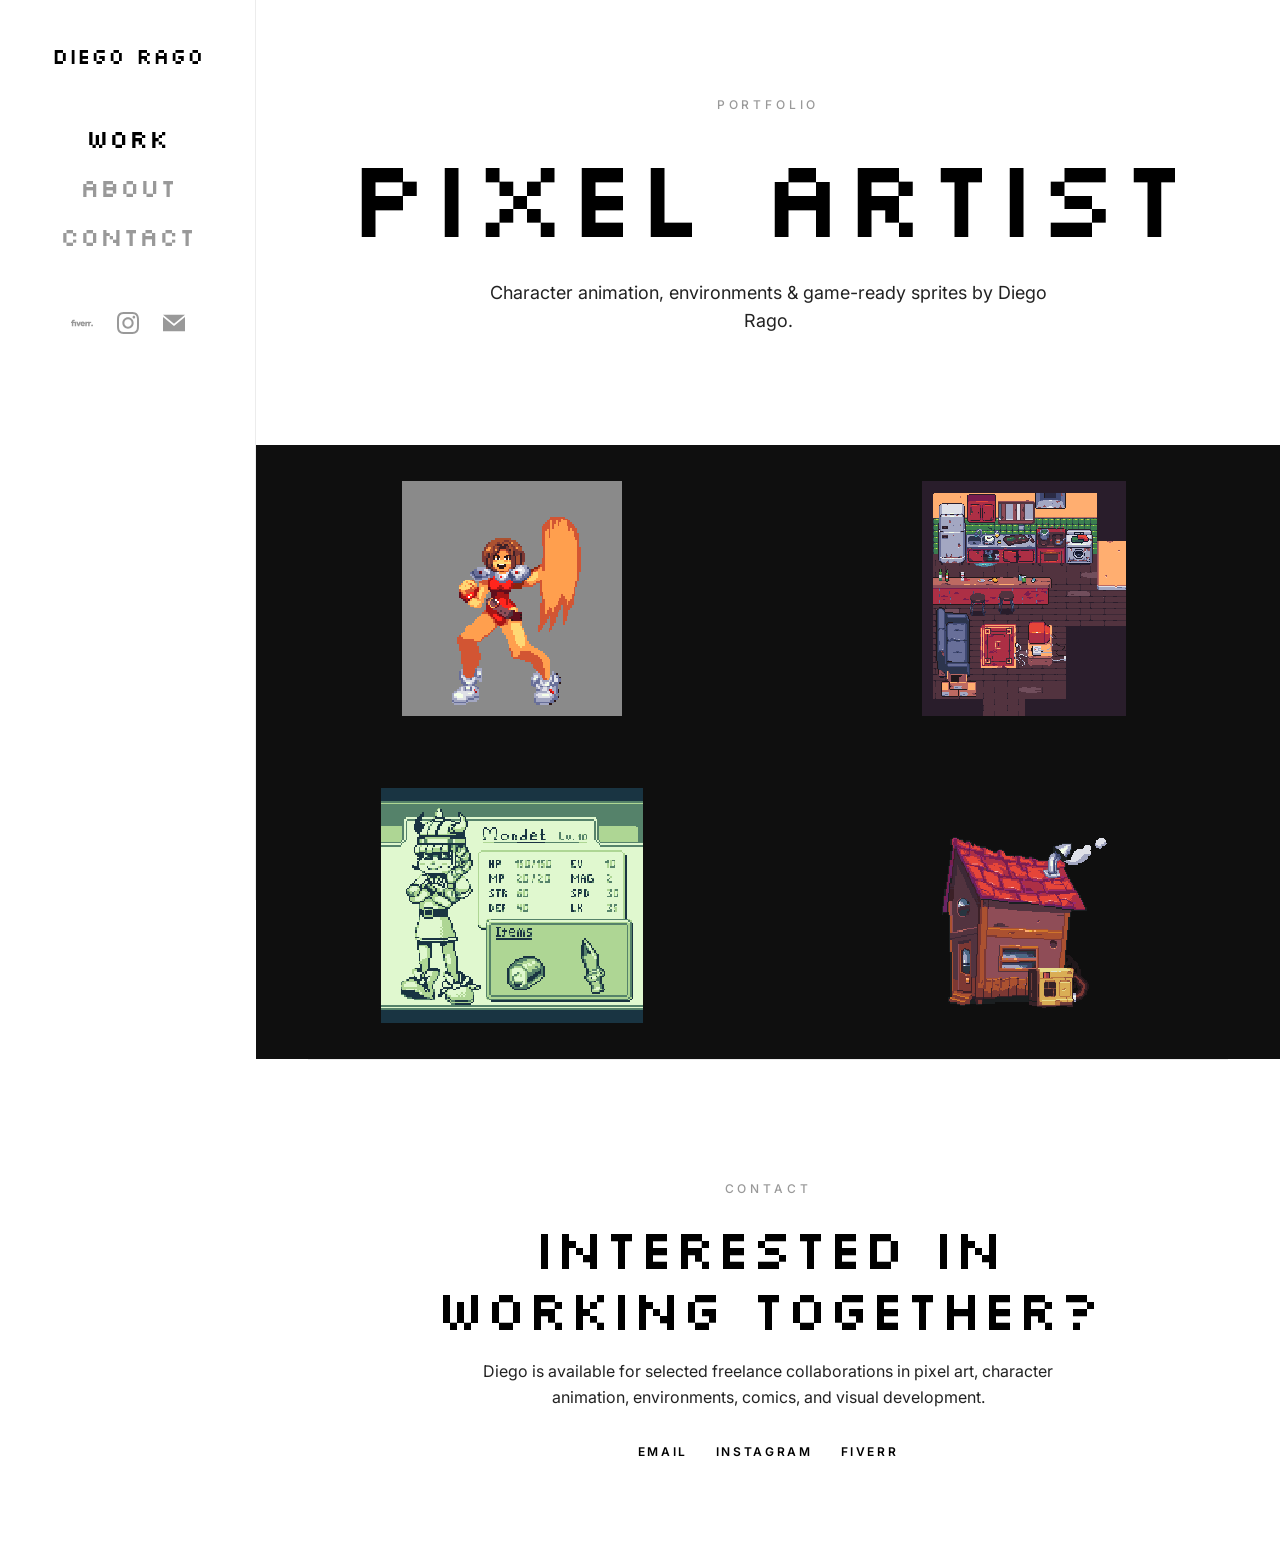
==== commit 994d129d: "Redesign portfolio with Silkscreen styling and a bolder showcase flow" ====
--- a/index.html
+++ b/index.html
@@ -9,6 +9,9 @@
     <meta property="og:description" content="Pixel Artist & Character Designer from Argentina specializing in game sprites, combat Animation and pixel art.">
     <meta property="og:type" content="website">
     <title>Diego Rago - Pixel Artist & Character Designer</title>
+    <link rel="preconnect" href="https://fonts.googleapis.com">
+    <link rel="preconnect" href="https://fonts.gstatic.com" crossorigin>
+    <link rel="stylesheet" href="https://fonts.googleapis.com/css2?family=Silkscreen:wght@400;700&family=Inter:wght@400;500;600;700&display=swap">
     <link rel="stylesheet" href="css/style.css">
 </head>
 <body>
@@ -18,7 +21,7 @@
             <header class="site-header">
                 <div class="logo-wrap" data-hover-hint="logo">
                     <div class="logo logo-text">
-                        <a href="index.html" class="brand-link preserve-whitespace">Diego Rago Portfolio</a>
+                        <a href="index.html" class="brand-link preserve-whitespace">Diego Rago</a>
                     </div>
                 </div>
                 <button type="button" class="hamburger-click-area js-hamburger" aria-label="Toggle menu" aria-expanded="false">
@@ -45,7 +48,7 @@
                         <li>
                             <a href="https://es.fiverr.com/diegorago138" target="_blank" rel="noopener" class="social-link" title="Fiverr">
                                 <svg width="20" height="20" viewBox="0 0 24 24" fill="currentColor">
-                                    <path d="M20.4,3.6H3.6C3.269,3.6,3,3.869,3,4.2v15.6c0,0.331,0.269,0.6,0.6,0.6h16.8c0.331,0,0.6-0.269,0.6-0.6V4.2 C21,3.869,20.731,3.6,20.4,3.6z M20.4,19.8H3.6V4.2h16.8V19.8z M8.4,15.6h2.4v-1.2c0.6-0.9,1.5-1.5,2.7-1.5c1.8,0,3,1.2,3,3.3 c0,2.1-1.2,3.3-3,3.3c-1.2,0-2.1-0.6-2.7-1.5v1.2H8.4V15.6z M13.5,18.3c1.2,0,1.8-0.9,1.8-2.1c0-1.2-0.6-2.1-1.8-2.1 c-1.2,0-1.8,0.9-1.8,2.1C11.7,17.4,12.3,18.3,13.5,18.3z"/>
+                                    <path d="M23.004 15.588a.995.995 0 1 0 .002-1.99.995.995 0 0 0-.002 1.99zm-.996-3.705h-.85c-.546 0-.84.41-.84 1.092v2.466h-1.61v-3.558h-.684c-.547 0-.84.41-.84 1.092v2.466h-1.61v-4.874h1.61v.74c.264-.574.626-.74 1.163-.74h1.972v.74c.264-.574.625-.74 1.162-.74h.527v1.316zm-6.786 1.501h-3.359c.088.546.43.858 1.006.858.43 0 .732-.175.83-.487l1.425.4c-.351.848-1.22 1.364-2.255 1.364-1.748 0-2.549-1.355-2.549-2.515 0-1.14.703-2.505 2.45-2.505 1.856 0 2.471 1.384 2.471 2.408 0 .224-.01.37-.02.477zm-1.562-.945c-.04-.42-.342-.81-.889-.81-.508 0-.81.225-.908.81h1.797zM7.508 15.44h1.416l1.767-4.874h-1.62l-.86 2.837-.878-2.837H5.72l1.787 4.874zm-6.6 0H2.51v-3.558h1.524v3.558h1.591v-4.874H2.51v-.302c0-.332.235-.536.606-.536h.918V8.412H2.85c-1.162 0-1.943.712-1.943 1.755v.4H0v1.316h.908v3.558z"/>
                                 </svg>
                             </a>
                         </li>
@@ -71,55 +74,56 @@
 
     <!-- Main Content Area -->
     <main class="main-content">
-        <section class="home-intro" aria-label="Portfolio introduction">
-            <p class="home-intro-eyebrow">Work</p>
-            <p class="home-intro-copy">Pixel art, character animation, environments, and comic-driven visual storytelling.</p>
+        <section class="masthead" aria-label="Portfolio introduction">
+            <p class="masthead-eyebrow">Portfolio</p>
+            <h1>Pixel Artist</h1>
+            <p class="masthead-tagline">Character animation, environments &amp; game-ready sprites by Diego Rago.</p>
         </section>
 
         <!-- Projects Grid -->
         <div class="projects-grid-home">
 
             <!-- Project 1: Fighting Game -->
-            <a href="fighting.html" class="project-card-home project-card-featured">
+            <a href="fighting.html" class="project-card-home">
                 <div class="project-image">
                     <img src="assets/fighting/heavy punch1.gif" alt="Fighting game animation" loading="eager" decoding="async">
                 </div>
                 <div class="project-info-home">
                     <h2>Fighting Game</h2>
-                    <p>Character animation • combat systems</p>
+                    <p>Character animation · Combat systems</p>
                 </div>
             </a>
 
             <!-- Project 2: Survival Horror -->
-            <a href="survival-horror.html" class="project-card-home project-card-tall">
+            <a href="survival-horror.html" class="project-card-home">
                 <div class="project-image">
                     <img src="assets/survival-horror/living room.png" alt="Survival horror environment" loading="lazy" decoding="async">
                 </div>
                 <div class="project-info-home">
                     <h2>Survival Horror</h2>
-                    <p>Environment art • props • animation</p>
+                    <p>Environment art · Props · Animation</p>
                 </div>
             </a>
 
             <!-- Project 3: Mondongo -->
-            <a href="mondongo.html" class="project-card-home project-card-landscape">
+            <a href="mondongo.html" class="project-card-home">
                 <div class="project-image">
                     <img src="assets/mondongo/MONDET.gif" alt="Mondongo pixel art character" loading="lazy" decoding="async">
                 </div>
                 <div class="project-info-home">
                     <h2>Mondongo</h2>
-                    <p>RPG worlds • characters • pixel art</p>
+                    <p>RPG worlds · Characters · Pixel art</p>
                 </div>
             </a>
 
             <!-- Project 4: Minita Casita -->
-            <a href="minita-casita.html" class="project-card-home project-card-square">
+            <a href="minita-casita.html" class="project-card-home">
                 <div class="project-image">
                     <img src="assets/minita-casita/casa.gif" alt="Minita Casita environment" loading="lazy" decoding="async">
                 </div>
                 <div class="project-info-home">
                     <h2>Minita Casita</h2>
-                    <p>Character design • stylized animation</p>
+                    <p>Character design · Stylized animation</p>
                 </div>
             </a>
         </div>
--- a/css/style.css
+++ b/css/style.css
@@ -9,18 +9,17 @@
 
 :root {
     --color-bg: #ffffff;
-    --color-surface: #f6f4ef;
-    --color-surface-strong: #efebe3;
-    --color-text: #111111;
-    --color-text-light: #666056;
-    --color-border: #ece7de;
-    --color-border-strong: #d9d2c7;
-    --color-accent: #7d5642;
-    --sidebar-width: clamp(220px, 20vw, 320px);
-    --radius-lg: 12px;
-    --radius-md: 8px;
-    --shadow-soft: 0 18px 42px rgba(17, 17, 17, 0.05);
-    --font-main: sans-serif;
+    --color-text: #000000;
+    --color-text-soft: #222222;
+    --color-text-mute: #999999;
+    --color-tile: #0f0f0f;
+    --color-tile-hover: rgba(0, 0, 0, 0.78);
+    --color-overlay-meta: rgba(255, 255, 255, 0.65);
+    --color-border: #ececec;
+    --color-border-strong: #d9d9d9;
+    --sidebar-width: clamp(220px, 20vw, 300px);
+    --font-display: 'Silkscreen', 'Courier New', monospace;
+    --font-body: 'Inter', -apple-system, BlinkMacSystemFont, 'Helvetica Neue', sans-serif;
     --transition: 0.2s ease;
 }
 
@@ -31,7 +30,7 @@
 }
 
 body {
-    font-family: var(--font-main);
+    font-family: var(--font-body);
     background-color: var(--color-bg);
     color: var(--color-text);
     line-height: 1.55;
@@ -94,6 +93,7 @@
     width: var(--sidebar-width);
     height: 100vh;
     background-color: #ffffff;
+    border-right: 1px solid var(--color-border);
     overflow-y: auto;
     z-index: 1000;
 }
@@ -102,7 +102,8 @@
     display: flex;
     flex-direction: column;
     min-height: 100vh;
-    padding: 38px 30px 28px;
+    padding: 44px 28px 28px;
+    text-align: center;
 }
 
 .brand-link {
@@ -112,19 +113,27 @@
 .site-header {
     display: flex;
     align-items: flex-start;
-    justify-content: space-between;
+    justify-content: center;
     gap: 18px;
-    margin-bottom: 40px;
+    margin-bottom: 56px;
 }
 
 .logo-wrap {
-    max-width: 170px;
+    max-width: 100%;
 }
 
 .logo {
-    font-size: 18px;
-    font-weight: 600;
-    line-height: 1.15;
+    font-family: var(--font-display);
+    font-size: 22px;
+    font-weight: 400;
+    line-height: 1.1;
+    letter-spacing: 0;
+    text-transform: uppercase;
+    color: var(--color-text);
+}
+
+.logo a {
+    color: inherit;
 }
 
 .preserve-whitespace {
@@ -180,58 +189,60 @@
 
 .gallery-title,
 .page-title {
-    margin-bottom: 12px;
+    margin-bottom: 18px;
 }
 
 .sidebar-link {
-    position: relative;
-    width: fit-content;
-    font-size: 11px;
-    font-weight: 600;
-    letter-spacing: 0.2em;
-    text-transform: uppercase;
-    color: var(--color-text-light);
+    display: inline-block;
+    font-family: var(--font-display);
+    font-size: 26px;
+    font-weight: 400;
+    line-height: 1.1;
+    letter-spacing: 0;
+    text-transform: uppercase;
+    color: var(--color-text-mute);
     transition: color var(--transition);
 }
 
 .sidebar-link:hover,
 .sidebar-link.active {
-    color: var(--color-accent);
+    color: var(--color-text);
 }
 
 .sidebar-link.active::after {
-    content: '';
-    position: absolute;
-    left: 0;
-    bottom: -6px;
-    width: 100%;
-    height: 1px;
-    background-color: currentColor;
+    display: none;
 }
 
 .social-links {
-    margin-top: 28px;
+    margin-top: auto;
+    padding-top: 36px;
 }
 
 .social-links ul {
     display: flex;
     align-items: center;
-    gap: 12px;
+    justify-content: center;
+    gap: 14px;
     list-style: none;
     padding: 0;
     margin: 0;
 }
 
 .social-link {
-    width: 28px;
-    height: 28px;
+    width: 32px;
+    height: 32px;
     display: flex;
     align-items: center;
     justify-content: center;
     border: none;
     border-radius: 0;
-    color: var(--color-text-light);
+    color: var(--color-text-mute);
     transition: color var(--transition), transform var(--transition);
+}
+
+.social-link svg {
+    width: 22px;
+    height: 22px;
 }
 
 .social-link:hover {
@@ -252,209 +263,194 @@
 .main-content {
     margin-left: var(--sidebar-width);
     min-height: 100vh;
-    padding: 38px 42px 56px;
-}
-
-/* ==========================================
-   HOME
-   ========================================== */
-.home-hero {
-    display: none;
-}
-
-.home-intro {
-    display: grid;
-    grid-template-columns: 180px minmax(0, 1fr);
-    gap: 20px;
-    align-items: end;
-    max-width: 1200px;
-    margin: 0 auto 34px;
-}
-
-.home-intro-eyebrow {
-    font-size: 11px;
-    font-weight: 600;
-    letter-spacing: 0.18em;
-    text-transform: uppercase;
-    color: var(--color-accent);
-}
-
-.home-intro-copy {
-    max-width: 700px;
-    font-size: clamp(1.3rem, 2.2vw, 2.05rem);
-    font-weight: 600;
-    line-height: 1.05;
-    letter-spacing: -0.04em;
-}
-
+}
+
+/* ==========================================
+   HOME — MASTHEAD (HERO)
+   ========================================== */
+.masthead {
+    padding: 96px 8% 110px;
+    text-align: center;
+}
+
+.masthead-eyebrow {
+    font-family: var(--font-body);
+    font-size: 12px;
+    font-weight: 500;
+    letter-spacing: 0.32em;
+    text-transform: uppercase;
+    color: var(--color-text-mute);
+    margin-bottom: 28px;
+}
+
+.masthead h1 {
+    font-family: var(--font-display);
+    font-size: clamp(46px, 9vw, 110px);
+    font-weight: 400;
+    line-height: 0.95;
+    letter-spacing: 0;
+    text-transform: uppercase;
+    color: var(--color-text);
+    margin-bottom: 32px;
+}
+
+.masthead-tagline {
+    max-width: 560px;
+    margin: 0 auto;
+    font-family: var(--font-body);
+    font-size: clamp(15px, 1.6vw, 18px);
+    line-height: 1.55;
+    color: var(--color-text-soft);
+}
+
+/* ==========================================
+   HOME — PROJECTS GRID (Zampalo style)
+   ========================================== */
 .projects-grid-home {
     display: grid;
     grid-template-columns: repeat(2, minmax(0, 1fr));
-    gap: 34px 24px;
-    align-items: start;
-    max-width: 1200px;
-    margin: 0 auto 88px;
+    gap: 0;
+    margin: 0;
 }
 
 .project-card-home {
+    position: relative;
     display: block;
-    animation: fadeInUp 0.45s ease-out both;
-    transition: transform var(--transition);
-}
-
-.project-card-home:nth-child(1) {
-    animation-delay: 0.04s;
-}
-
-.project-card-home:nth-child(2) {
-    animation-delay: 0.1s;
-}
-
-.project-card-home:nth-child(3) {
-    animation-delay: 0.16s;
-}
-
-.project-card-home:nth-child(4) {
-    animation-delay: 0.22s;
-}
-
-.project-card-home:hover {
-    transform: none;
-}
-
-.project-card-featured {
-    grid-column: span 2;
-}
-
-.project-card-featured .project-image {
-    aspect-ratio: 16 / 9;
-    padding: 24px;
-}
-
-.project-card-featured .project-info-home h2 {
-    font-size: clamp(2rem, 4vw, 3.2rem);
-}
-
-.project-card-tall {
-    margin-top: 28px;
-}
-
-.project-card-tall .project-image {
-    aspect-ratio: 4 / 5;
-}
-
-.project-card-landscape .project-image {
-    aspect-ratio: 16 / 11;
-}
-
-.project-card-square .project-image {
-    aspect-ratio: 1 / 1;
-}
-
-.project-image {
+    overflow: hidden;
+    background: var(--color-tile);
+    aspect-ratio: 5 / 3;
+    animation: fadeIn 0.45s ease-out both;
+}
+
+.project-card-home:nth-child(1) { animation-delay: 0.04s; }
+.project-card-home:nth-child(2) { animation-delay: 0.10s; }
+.project-card-home:nth-child(3) { animation-delay: 0.16s; }
+.project-card-home:nth-child(4) { animation-delay: 0.22s; }
+
+.project-card-home .project-image {
     position: relative;
     display: flex;
     align-items: center;
     justify-content: center;
     width: 100%;
-    aspect-ratio: 4 / 3;
-    padding: 18px;
-    overflow: hidden;
+    height: 100%;
+    padding: 36px;
+    background: transparent;
     border: none;
     border-radius: 0;
-    background: var(--color-surface);
-    transition: opacity var(--transition);
-}
-
-.project-image img,
-.project-image video {
+}
+
+.project-card-home .project-image img,
+.project-card-home .project-image video {
     width: 100%;
     height: 100%;
     object-fit: contain;
-    transition: transform 0.24s ease;
-}
-
-.project-image img {
+    transition: opacity 0.25s ease, transform 0.25s ease;
+}
+
+.project-card-home .project-image img {
     image-rendering: pixelated;
-}
-
-.project-card-home:hover .project-image {
-    opacity: 0.96;
 }
 
 .project-card-home:hover .project-image img,
 .project-card-home:hover .project-image video {
-    transform: scale(1.015);
+    opacity: 0.18;
 }
 
 .project-info-home {
-    padding: 14px 4px 0;
+    position: absolute;
+    inset: 0;
+    display: flex;
+    flex-direction: column;
+    align-items: center;
+    justify-content: center;
+    padding: 32px;
+    background: var(--color-tile-hover);
+    opacity: 0;
+    transition: opacity 0.18s ease;
+    pointer-events: none;
+    text-align: center;
+}
+
+.project-card-home:hover .project-info-home,
+.project-card-home:focus-visible .project-info-home {
+    opacity: 1;
 }
 
 .project-info-home h2 {
-    font-size: clamp(1.45rem, 2.3vw, 2rem);
-    font-weight: 600;
-    line-height: 1.02;
-    letter-spacing: -0.04em;
-    margin-bottom: 8px;
+    font-family: var(--font-display);
+    font-size: clamp(20px, 2.6vw, 34px);
+    font-weight: 400;
+    line-height: 1.05;
+    letter-spacing: 0;
+    text-transform: uppercase;
+    color: #ffffff;
+    margin-bottom: 16px;
 }
 
 .project-info-home p {
+    font-family: var(--font-body);
     font-size: 11px;
     font-weight: 600;
-    letter-spacing: 0.12em;
-    text-transform: uppercase;
-    color: var(--color-text-light);
+    letter-spacing: 0.22em;
+    text-transform: uppercase;
+    color: var(--color-overlay-meta);
 }
 
 /* ==========================================
    PROJECT PAGES
    ========================================== */
 .project-info {
-    max-width: 980px;
-    margin: 0 auto 36px;
+    max-width: 1100px;
+    margin: 0 auto 48px;
+    padding: 80px 6% 0;
+    text-align: center;
 }
 
 .project-info h1 {
-    font-size: clamp(2.4rem, 5vw, 4.5rem);
-    font-weight: 700;
-    line-height: 0.96;
-    letter-spacing: -0.05em;
-    margin-bottom: 14px;
+    font-family: var(--font-display);
+    font-size: clamp(40px, 7vw, 88px);
+    font-weight: 400;
+    line-height: 0.98;
+    letter-spacing: 0;
+    text-transform: uppercase;
+    color: var(--color-text);
+    margin-bottom: 24px;
 }
 
 .project-info .category {
-    font-size: 11px;
-    font-weight: 600;
-    letter-spacing: 0.2em;
-    text-transform: uppercase;
-    color: var(--color-accent);
-    margin-bottom: 18px;
+    font-family: var(--font-body);
+    font-size: 12px;
+    font-weight: 500;
+    letter-spacing: 0.32em;
+    text-transform: uppercase;
+    color: var(--color-text-mute);
+    margin-bottom: 20px;
 }
 
 .project-info .description {
-    max-width: 680px;
+    max-width: 640px;
+    margin: 0 auto;
+    font-family: var(--font-body);
     font-size: 16px;
     line-height: 1.75;
-    color: var(--color-text-light);
+    color: var(--color-text-soft);
 }
 
 .project-hero {
     width: 100%;
-    max-width: 1200px;
-    margin: 0 auto 48px;
-    padding: 0;
-    border: none;
-    border-radius: 0;
+    max-width: 1400px;
+    margin: 0 auto 64px;
+    padding: 0 6%;
     background: transparent;
 }
 
 .project-hero img,
 .project-hero video {
     width: 100%;
-    max-height: 68vh;
+    max-height: 72vh;
     object-fit: contain;
-    border-radius: 0;
+    background: var(--color-tile);
 }
 
 .project-hero img {
@@ -463,28 +459,28 @@
 
 .gallery-grid {
     display: grid;
-    grid-template-columns: repeat(auto-fit, minmax(260px, 1fr));
-    gap: 16px;
-    max-width: 1200px;
-    margin: 0 auto 64px;
+    grid-template-columns: repeat(2, minmax(0, 1fr));
+    gap: 0;
+    max-width: 1400px;
+    margin: 0 auto 80px;
 }
 
 .gallery-item {
     position: relative;
     appearance: none;
     width: 100%;
-    aspect-ratio: 16 / 11;
-    padding: 14px;
+    aspect-ratio: 5 / 3;
+    padding: 32px;
     overflow: hidden;
     border: none;
     border-radius: 0;
-    background: var(--color-surface);
+    background: var(--color-tile);
     cursor: pointer;
     transition: opacity var(--transition);
 }
 
 .gallery-item:hover {
-    opacity: 0.96;
+    opacity: 1;
 }
 
 .gallery-item img,
@@ -492,7 +488,7 @@
     width: 100%;
     height: 100%;
     object-fit: contain;
-    transition: transform 0.24s ease;
+    transition: transform 0.25s ease, opacity 0.25s ease;
 }
 
 .gallery-item img {
@@ -501,22 +497,30 @@
 
 .gallery-item:hover img,
 .gallery-item:hover video {
-    transform: scale(1.01);
+    opacity: 0.7;
 }
 
 .gallery-item-caption {
     position: absolute;
-    left: 12px;
-    bottom: 12px;
-    padding: 5px 0;
-    border-radius: 0;
-    background-color: transparent;
+    left: 0;
+    right: 0;
+    bottom: 16px;
+    padding: 0 16px;
+    background: transparent;
     color: #ffffff;
+    font-family: var(--font-body);
     font-size: 10px;
-    font-weight: 600;
-    letter-spacing: 0.14em;
-    text-transform: uppercase;
-    text-shadow: 0 1px 2px rgba(0, 0, 0, 0.65);
+    font-weight: 700;
+    letter-spacing: 0.22em;
+    text-transform: uppercase;
+    text-align: center;
+    text-shadow: 0 1px 4px rgba(0, 0, 0, 0.85);
+    opacity: 0;
+    transition: opacity 0.2s ease;
+}
+
+.gallery-item:hover .gallery-item-caption {
+    opacity: 1;
 }
 
 .project-nav {
@@ -524,26 +528,27 @@
     justify-content: space-between;
     align-items: center;
     gap: 16px;
-    max-width: 1200px;
-    margin: 0 auto 64px;
-    padding-top: 24px;
+    max-width: 1100px;
+    margin: 0 auto 80px;
+    padding: 32px 6% 0;
     border-top: 1px solid var(--color-border);
 }
 
 .project-nav-link {
     display: inline-flex;
     align-items: center;
-    gap: 6px;
+    gap: 8px;
+    font-family: var(--font-body);
     font-size: 12px;
     font-weight: 600;
-    letter-spacing: 0.14em;
-    text-transform: uppercase;
-    color: var(--color-text-light);
+    letter-spacing: 0.22em;
+    text-transform: uppercase;
+    color: var(--color-text-mute);
     transition: color var(--transition);
 }
 
 .project-nav-link:hover {
-    color: var(--color-accent);
+    color: var(--color-text);
 }
 
 /* ==========================================
@@ -552,57 +557,63 @@
 .about-content {
     max-width: 920px;
     margin: 0 auto;
+    padding: 96px 6% 80px;
 }
 
 .about-header {
     display: grid;
-    grid-template-columns: 180px minmax(0, 1fr);
+    grid-template-columns: 200px minmax(0, 1fr);
     grid-template-areas:
         'image title'
         'image role'
         'image stats';
-    column-gap: 28px;
-    row-gap: 10px;
+    column-gap: 36px;
+    row-gap: 14px;
     align-items: start;
     justify-items: start;
     text-align: left;
-    margin-bottom: 56px;
+    margin-bottom: 64px;
 }
 
 .profile-image {
     grid-area: image;
-    width: 176px;
-    height: 176px;
+    width: 200px;
+    height: 200px;
     border: none;
     border-radius: 0;
     object-fit: cover;
-    background-color: var(--color-surface);
+    background-color: var(--color-tile);
+    image-rendering: pixelated;
 }
 
 .about-header h1 {
     grid-area: title;
-    font-size: clamp(2.4rem, 5vw, 4rem);
-    font-weight: 700;
+    font-family: var(--font-display);
+    font-size: clamp(36px, 6vw, 72px);
+    font-weight: 400;
     line-height: 0.98;
-    letter-spacing: -0.05em;
+    letter-spacing: 0;
+    text-transform: uppercase;
+    color: var(--color-text);
 }
 
 .about-header .title {
     grid-area: role;
+    font-family: var(--font-body);
     font-size: 12px;
-    font-weight: 600;
-    letter-spacing: 0.16em;
-    text-transform: uppercase;
-    color: var(--color-accent);
+    font-weight: 500;
+    letter-spacing: 0.32em;
+    text-transform: uppercase;
+    color: var(--color-text-mute);
 }
 
 .about-stats {
     grid-area: stats;
     display: flex;
     flex-wrap: wrap;
-    gap: 28px;
+    gap: 32px;
     width: 100%;
-    max-width: none;
+    margin-top: 8px;
 }
 
 .stat-item {
@@ -617,32 +628,37 @@
     content: '';
     position: absolute;
     top: 50%;
-    right: -14px;
+    right: -16px;
     width: 1px;
     height: 26px;
-    background-color: var(--color-border);
+    background-color: var(--color-border-strong);
     transform: translateY(-50%);
 }
 
 .stat-number {
+    font-family: var(--font-display);
     font-size: 28px;
-    font-weight: 700;
+    font-weight: 400;
     margin-bottom: 4px;
+    color: var(--color-text);
 }
 
 .stat-label {
+    font-family: var(--font-body);
     font-size: 11px;
-    font-weight: 600;
-    letter-spacing: 0.14em;
-    text-transform: uppercase;
-    color: var(--color-text-light);
+    font-weight: 500;
+    letter-spacing: 0.22em;
+    text-transform: uppercase;
+    color: var(--color-text-mute);
 }
 
 .about-bio {
-    max-width: 760px;
-    margin: 0 auto 40px;
+    max-width: 720px;
+    margin: 0 auto 48px;
+    font-family: var(--font-body);
     font-size: 17px;
     line-height: 1.8;
+    color: var(--color-text-soft);
 }
 
 .about-bio p + p {
@@ -650,31 +666,41 @@
 }
 
 .about-skills {
-    margin-top: 32px;
+    margin-top: 40px;
 }
 
 .about-skills h2 {
-    font-size: 13px;
+    font-family: var(--font-body);
+    font-size: 12px;
     font-weight: 600;
-    letter-spacing: 0.16em;
-    text-transform: uppercase;
-    color: var(--color-text-light);
-    margin-bottom: 14px;
+    letter-spacing: 0.32em;
+    text-transform: uppercase;
+    color: var(--color-text-mute);
+    margin-bottom: 18px;
 }
 
 .skills-grid {
     display: flex;
     flex-wrap: wrap;
-    gap: 10px;
+    gap: 8px;
 }
 
 .skill-tag {
-    padding: 10px 14px;
-    border: 1px solid var(--color-border);
-    border-radius: 999px;
+    padding: 9px 14px;
+    border: 1px solid var(--color-border-strong);
+    border-radius: 0;
     background-color: transparent;
-    font-size: 13px;
+    font-family: var(--font-body);
+    font-size: 12px;
     font-weight: 500;
+    letter-spacing: 0.06em;
+    color: var(--color-text-soft);
+    transition: border-color var(--transition), color var(--transition);
+}
+
+.skill-tag:hover {
+    border-color: var(--color-text);
+    color: var(--color-text);
 }
 
 /* ==========================================
@@ -683,60 +709,69 @@
 .contact-section {
     max-width: 920px;
     margin: 0 auto;
-    padding: 72px 0 8px;
+    padding: 120px 6% 96px;
+    text-align: center;
     border-top: 1px solid var(--color-border);
 }
 
 .contact-eyebrow {
-    font-size: 11px;
-    font-weight: 600;
-    letter-spacing: 0.18em;
-    text-transform: uppercase;
-    color: var(--color-accent);
-    margin-bottom: 10px;
+    font-family: var(--font-body);
+    font-size: 12px;
+    font-weight: 500;
+    letter-spacing: 0.32em;
+    text-transform: uppercase;
+    color: var(--color-text-mute);
+    margin-bottom: 18px;
 }
 
 .contact-section h2 {
     max-width: 720px;
-    font-size: clamp(2rem, 4vw, 3rem);
-    font-weight: 700;
-    line-height: 1.02;
-    letter-spacing: -0.05em;
-    margin-bottom: 14px;
+    margin: 0 auto 18px;
+    font-family: var(--font-display);
+    font-size: clamp(28px, 4.5vw, 56px);
+    font-weight: 400;
+    line-height: 1.1;
+    letter-spacing: 0;
+    text-transform: uppercase;
+    color: var(--color-text);
 }
 
 .contact-copy {
-    max-width: 620px;
+    max-width: 580px;
+    margin: 0 auto 32px;
+    font-family: var(--font-body);
     font-size: 16px;
-    color: var(--color-text-light);
-    margin-bottom: 22px;
+    line-height: 1.65;
+    color: var(--color-text-soft);
 }
 
 .contact-links {
     display: flex;
     flex-wrap: wrap;
-    gap: 18px;
+    gap: 28px;
+    justify-content: center;
 }
 
 .contact-link {
     display: inline-flex;
     align-items: center;
-    justify-content: flex-start;
-    min-height: auto;
-    padding: 0 0 3px;
+    justify-content: center;
+    padding: 0 0 4px;
     border: none;
     border-bottom: 1px solid transparent;
     border-radius: 0;
+    font-family: var(--font-body);
     font-size: 12px;
     font-weight: 600;
-    letter-spacing: 0.14em;
-    text-transform: uppercase;
+    letter-spacing: 0.22em;
+    text-transform: uppercase;
+    color: var(--color-text);
     transition: border-color var(--transition), color var(--transition);
 }
 
 .contact-link:hover {
     border-bottom-color: currentColor;
-    color: var(--color-accent);
+    color: var(--color-text);
 }
 
 /* ==========================================
@@ -748,7 +783,7 @@
     display: none;
     align-items: center;
     justify-content: center;
-    background-color: rgba(0, 0, 0, 0.94);
+    background-color: rgba(0, 0, 0, 0.96);
     z-index: 9999;
     cursor: pointer;
 }
@@ -782,30 +817,28 @@
     right: 24px;
     width: 42px;
     height: 42px;
-    border: 1px solid rgba(255, 255, 255, 0.16);
-    border-radius: 999px;
-    background-color: rgba(255, 255, 255, 0.1);
+    border: 1px solid rgba(255, 255, 255, 0.18);
+    border-radius: 0;
+    background-color: transparent;
     color: #ffffff;
-    font-size: 24px;
+    font-family: var(--font-display);
+    font-size: 20px;
     cursor: pointer;
-    transition: background-color var(--transition), transform var(--transition);
+    transition: background-color var(--transition), color var(--transition);
 }
 
 .lightbox-close:hover {
-    transform: translateY(-1px);
-    background-color: rgba(255, 255, 255, 0.18);
+    background-color: rgba(255, 255, 255, 0.14);
+    color: #ffffff;
+    border-color: rgba(255, 255, 255, 0.4);
 }
 
 /* ==========================================
    RESPONSIVE
    ========================================== */
 @media (max-width: 1200px) {
-    .main-content {
-        padding: 34px 32px 52px;
-    }
-
-    .projects-grid-home {
-        gap: 26px 20px;
+    .masthead {
+        padding: 72px 6% 88px;
     }
 }
 
@@ -815,11 +848,15 @@
     }
 
     .sidebar-content {
-        padding: 34px 24px 24px;
-    }
-
-    .main-content {
-        padding: 30px 24px 48px;
+        padding: 36px 22px 24px;
+    }
+
+    .sidebar-link {
+        font-size: 22px;
+    }
+
+    .logo {
+        font-size: 18px;
     }
 }
 
@@ -842,6 +879,7 @@
         height: auto;
         overflow: visible;
         background-color: #ffffff;
+        border-right: none;
         border-bottom: 1px solid var(--color-border);
         z-index: 1200;
     }
@@ -850,7 +888,7 @@
         position: fixed;
         inset: 0;
         border: 0;
-        background-color: rgba(17, 17, 17, 0.22);
+        background-color: rgba(0, 0, 0, 0.4);
         opacity: 0;
         pointer-events: none;
         z-index: 1100;
@@ -865,97 +903,100 @@
     .sidebar-content {
         min-height: auto;
         padding: 0;
+        text-align: left;
     }
 
     .site-header {
         align-items: center;
+        justify-content: space-between;
         margin-bottom: 0;
-        padding: 14px 16px;
-    }
-
-    .logo-wrap {
-        max-width: 190px;
+        padding: 16px 18px;
     }
 
     .logo {
-        font-size: 14px;
+        font-size: 16px;
     }
 
     .sidebar-nav {
         display: none;
-        padding: 18px 16px 22px;
+        padding: 22px 18px 28px;
         background-color: #ffffff;
         border-top: 1px solid var(--color-border);
+        text-align: center;
     }
 
     .sidebar.mobile-open .sidebar-nav {
         display: block;
     }
 
+    .sidebar-link {
+        font-size: 28px;
+    }
+
+    .social-links {
+        margin-top: 22px;
+        padding-top: 22px;
+        border-top: 1px solid var(--color-border);
+    }
+
     .main-content {
         margin-left: 0;
-        padding: 82px 16px 44px;
-    }
-
-    .home-intro {
+        padding-top: 64px;
+    }
+
+    .masthead {
+        padding: 48px 6% 60px;
+    }
+
+    .masthead-eyebrow {
+        margin-bottom: 20px;
+    }
+
+    .masthead h1 {
+        margin-bottom: 24px;
+    }
+
+    .projects-grid-home {
         grid-template-columns: 1fr;
-        gap: 8px;
-        margin-bottom: 20px;
-    }
-
-    .projects-grid-home {
-        grid-template-columns: repeat(2, minmax(0, 1fr));
-        gap: 20px 12px;
-        margin-bottom: 72px;
-    }
-
-    .project-card-featured {
-        grid-column: 1 / -1;
-    }
-
-    .project-card-tall {
-        margin-top: 0;
-    }
-
-    .project-image,
-    .project-card-tall .project-image,
-    .project-card-landscape .project-image,
-    .project-card-square .project-image {
-        aspect-ratio: 1 / 1;
-        padding: 10px;
-        border-radius: 0;
-    }
-
-    .project-card-featured .project-image {
-        aspect-ratio: 16 / 10;
-        padding: 12px;
-    }
-
-    .project-info-home {
-        padding-top: 10px;
+    }
+
+    .project-card-home .project-image {
+        padding: 28px;
     }
 
     .project-info-home h2 {
-        font-size: 18px;
-    }
-
-    .project-card-featured .project-info-home h2 {
-        font-size: 24px;
+        font-size: 22px;
     }
 
     .project-info-home p {
         font-size: 10px;
-        letter-spacing: 0.12em;
-    }
-
-    .project-card-home:not(.project-card-featured) .project-info-home p {
-        display: none;
-    }
-
-    .project-info .description,
-    .contact-copy,
-    .about-bio {
-        font-size: 15px;
+    }
+
+    .project-info {
+        padding: 64px 6% 0;
+    }
+
+    .project-hero {
+        padding: 0 5%;
+        margin-bottom: 40px;
+    }
+
+    .gallery-grid {
+        grid-template-columns: 1fr;
+    }
+
+    .gallery-item {
+        padding: 24px;
+    }
+
+    .project-nav {
+        flex-wrap: wrap;
+        padding: 28px 6% 0;
+        margin-bottom: 56px;
+    }
+
+    .about-content {
+        padding: 64px 6% 64px;
     }
 
     .about-header {
@@ -965,7 +1006,9 @@
             'title'
             'role'
             'stats';
-        row-gap: 12px;
+        row-gap: 16px;
+        text-align: left;
+        margin-bottom: 48px;
     }
 
     .profile-image {
@@ -973,19 +1016,6 @@
         height: 144px;
     }
 
-    .project-hero {
-        padding: 0;
-        border-radius: 0;
-    }
-
-    .gallery-grid {
-        grid-template-columns: 1fr;
-    }
-
-    .project-nav {
-        flex-wrap: wrap;
-    }
-
     .about-stats {
         flex-direction: column;
         gap: 18px;
@@ -995,54 +1025,50 @@
         display: none;
     }
 
+    .about-bio {
+        font-size: 16px;
+    }
+
     .contact-section {
-        padding-top: 56px;
+        padding: 80px 6% 64px;
     }
 }
 
 @media (max-width: 430px) {
     .main-content {
-        padding: 86px 12px 38px;
-    }
-
-    .site-header {
-        padding-inline: 12px;
-    }
-
-    .projects-grid-home {
-        gap: 18px 10px;
-    }
-
-    .home-intro-copy {
-        font-size: 1.15rem;
+        padding-top: 60px;
+    }
+
+    .masthead {
+        padding: 40px 5% 48px;
+    }
+
+    .project-card-home .project-image {
+        padding: 20px;
     }
 
     .project-info-home h2 {
-        font-size: 16px;
-    }
-
-    .project-info-home p,
-    .project-nav-link,
-    .contact-link {
-        font-size: 10px;
+        font-size: 18px;
+    }
+
+    .gallery-item {
+        padding: 18px;
     }
 
     .contact-section h2 {
-        font-size: 1.9rem;
+        font-size: 26px;
     }
 }
 
 /* ==========================================
    ANIMATIONS
    ========================================== */
-@keyframes fadeInUp {
+@keyframes fadeIn {
     from {
         opacity: 0;
-        transform: translateY(18px);
     }
 
     to {
         opacity: 1;
-        transform: translateY(0);
-    }
-}
+    }
+}
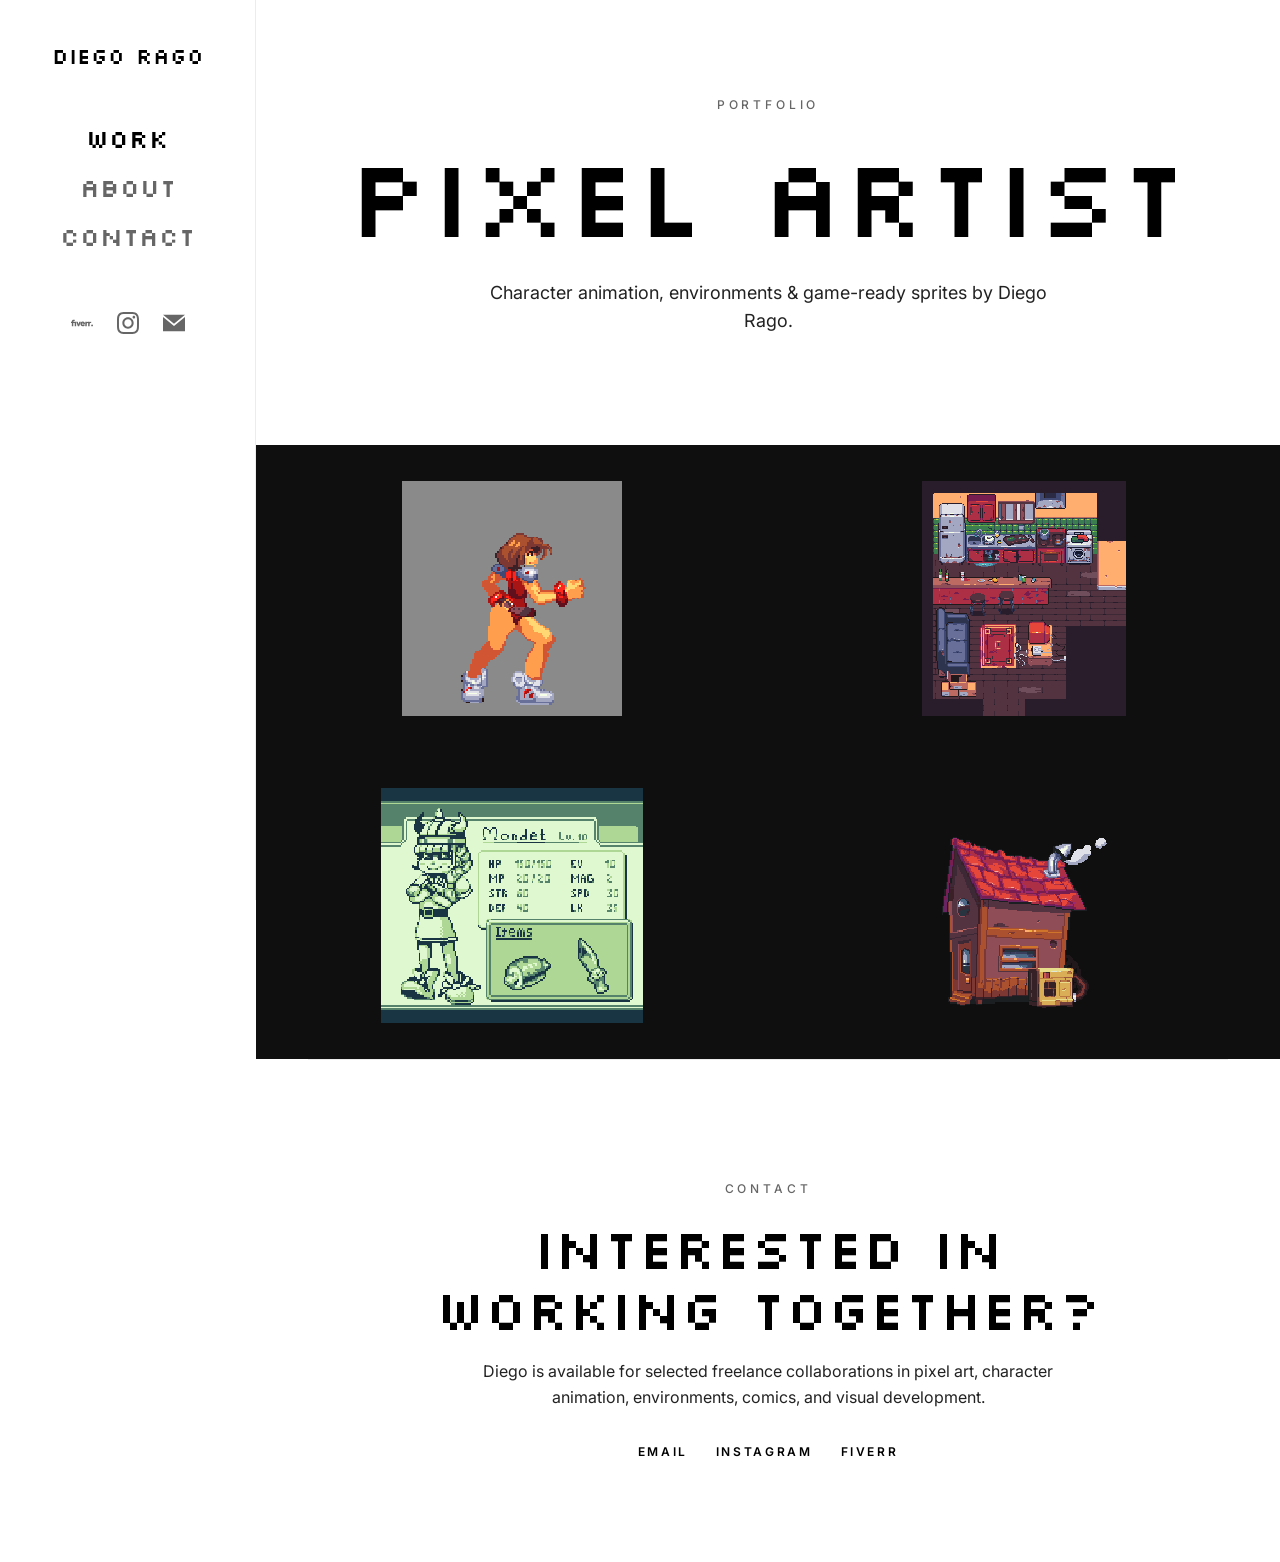
==== commit faa2c6ad: "Improve portfolio performance and contact links" ====
--- a/index.html
+++ b/index.html
@@ -1,5 +1,5 @@
 <!DOCTYPE html>
-<html lang="es">
+<html lang="en">
 <head>
     <meta charset="UTF-8">
     <meta name="viewport" content="width=device-width, initial-scale=1.0">
@@ -11,7 +11,9 @@
     <title>Diego Rago - Pixel Artist & Character Designer</title>
     <link rel="preconnect" href="https://fonts.googleapis.com">
     <link rel="preconnect" href="https://fonts.gstatic.com" crossorigin>
-    <link rel="stylesheet" href="https://fonts.googleapis.com/css2?family=Silkscreen:wght@400;700&family=Inter:wght@400;500;600;700&display=swap">
+    <link rel="preload" href="https://fonts.googleapis.com/css2?family=Silkscreen:wght@400&family=Inter:wght@400;500;600;700&display=swap" as="style">
+    <link rel="stylesheet" href="https://fonts.googleapis.com/css2?family=Silkscreen:wght@400&family=Inter:wght@400;500;600;700&display=swap" media="print" onload="this.media='all'">
+    <noscript><link rel="stylesheet" href="https://fonts.googleapis.com/css2?family=Silkscreen:wght@400&family=Inter:wght@400;500;600;700&display=swap"></noscript>
     <link rel="stylesheet" href="css/style.css">
 </head>
 <body>
@@ -60,7 +62,7 @@
                             </a>
                         </li>
                         <li>
-                            <a href="mailto:contact@diegorago.com" class="social-link" title="Email">
+                            <a href="mailto:rago.avi@gmail.com" class="social-link" title="Email" aria-label="Email Diego Rago">
                                 <svg width="20" height="20" viewBox="0 0 24 24" fill="currentColor">
                                     <path d="M12 12.713l-11.985-9.713h23.97l-11.985 9.713zm0 2.574l-12-9.725v15.438h24v-15.438l-12 9.725z"/>
                                 </svg>
@@ -86,7 +88,7 @@
             <!-- Project 1: Fighting Game -->
             <a href="fighting.html" class="project-card-home">
                 <div class="project-image">
-                    <img src="assets/fighting/heavy punch1.gif" alt="Fighting game animation" loading="eager" decoding="async">
+                    <img src="assets/fighting/heavy punch1.gif" alt="Fighting game animation" width="492" height="524" loading="eager" fetchpriority="high" decoding="sync">
                 </div>
                 <div class="project-info-home">
                     <h2>Fighting Game</h2>
@@ -135,7 +137,7 @@
                 Diego is available for selected freelance collaborations in pixel art, character animation, environments, comics, and visual development.
             </p>
             <div class="contact-links">
-                <a href="mailto:contact@diegorago.com" class="contact-link">Email</a>
+                <a href="mailto:rago.avi@gmail.com" class="contact-link">Email</a>
                 <a href="https://www.instagram.com/diegoragoart" target="_blank" rel="noopener" class="contact-link">Instagram</a>
                 <a href="https://es.fiverr.com/diegorago138" target="_blank" rel="noopener" class="contact-link">Fiverr</a>
             </div>
--- a/css/style.css
+++ b/css/style.css
@@ -11,7 +11,7 @@
     --color-bg: #ffffff;
     --color-text: #000000;
     --color-text-soft: #222222;
-    --color-text-mute: #999999;
+    --color-text-mute: #666666;
     --color-tile: #0f0f0f;
     --color-tile-hover: rgba(0, 0, 0, 0.78);
     --color-overlay-meta: rgba(255, 255, 255, 0.65);
@@ -322,7 +322,7 @@
     animation: fadeIn 0.45s ease-out both;
 }
 
-.project-card-home:nth-child(1) { animation-delay: 0.04s; }
+.project-card-home:nth-child(1) { animation: none; }
 .project-card-home:nth-child(2) { animation-delay: 0.10s; }
 .project-card-home:nth-child(3) { animation-delay: 0.16s; }
 .project-card-home:nth-child(4) { animation-delay: 0.22s; }
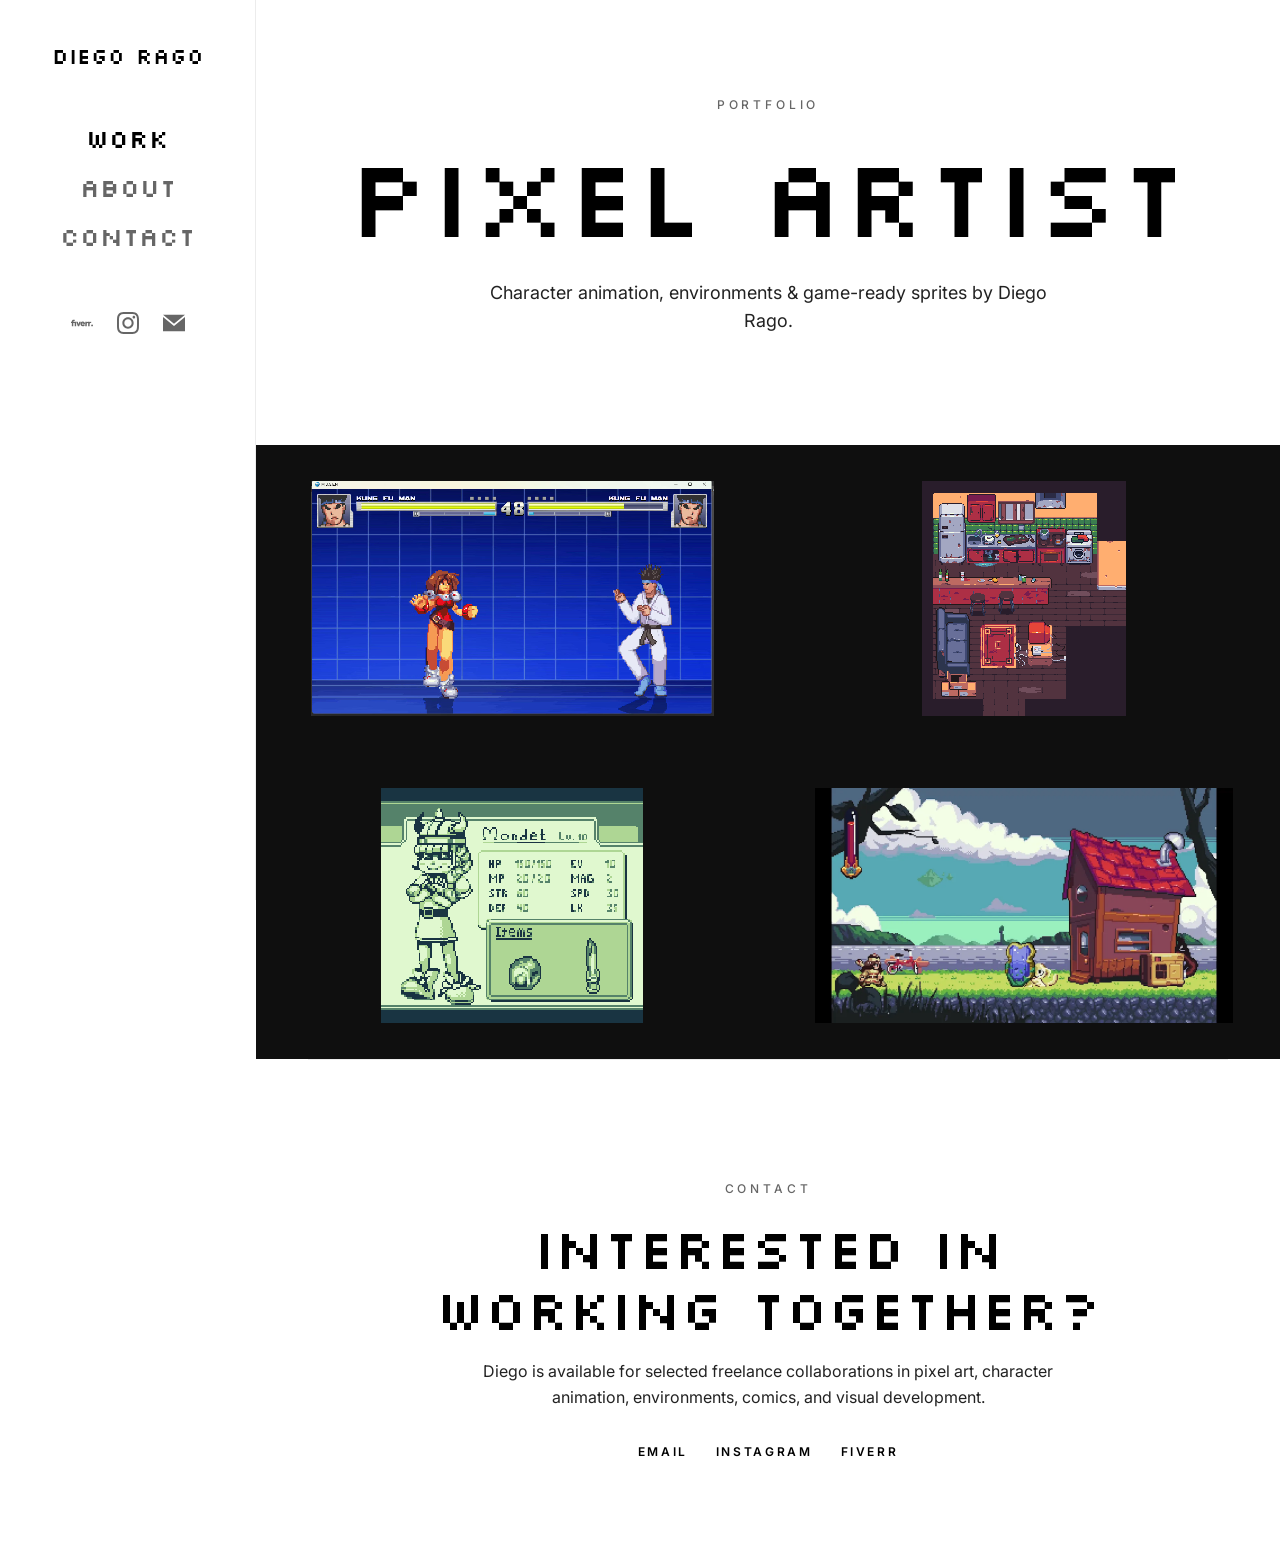
==== commit e30f47aa: "Update project media and survival assets" ====
--- a/index.html
+++ b/index.html
@@ -88,7 +88,10 @@
             <!-- Project 1: Fighting Game -->
             <a href="fighting.html" class="project-card-home">
                 <div class="project-image">
-                    <img src="assets/fighting/heavy punch1.gif" alt="Fighting game animation" width="492" height="524" loading="eager" fetchpriority="high" decoding="sync">
+                    <video autoplay loop muted playsinline preload="metadata" poster="assets/fighting/gameplay-poster.webp" width="1292" height="754" aria-label="Fighting game gameplay video">
+                        <source src="assets/fighting/gameplay.webm" type="video/webm">
+                        <source src="assets/fighting/gameplay-optimized.mp4" type="video/mp4">
+                    </video>
                 </div>
                 <div class="project-info-home">
                     <h2>Fighting Game</h2>
@@ -118,13 +121,15 @@
                 </div>
             </a>
 
-            <!-- Project 4: Minita Casita -->
+            <!-- Project 4: Magical Side Scroller -->
             <a href="minita-casita.html" class="project-card-home">
                 <div class="project-image">
-                    <img src="assets/minita-casita/casa.gif" alt="Minita Casita environment" loading="lazy" decoding="async">
+                    <video autoplay loop muted playsinline preload="metadata" poster="assets/minita-casita/comp-1-4-poster.webp" width="1280" height="720" aria-label="Magical side scroller gameplay video">
+                        <source src="assets/minita-casita/comp-1-4-optimized.mp4" type="video/mp4">
+                    </video>
                 </div>
                 <div class="project-info-home">
-                    <h2>Minita Casita</h2>
+                    <h2>Magical Side Scroller</h2>
                     <p>Character design · Stylized animation</p>
                 </div>
             </a>
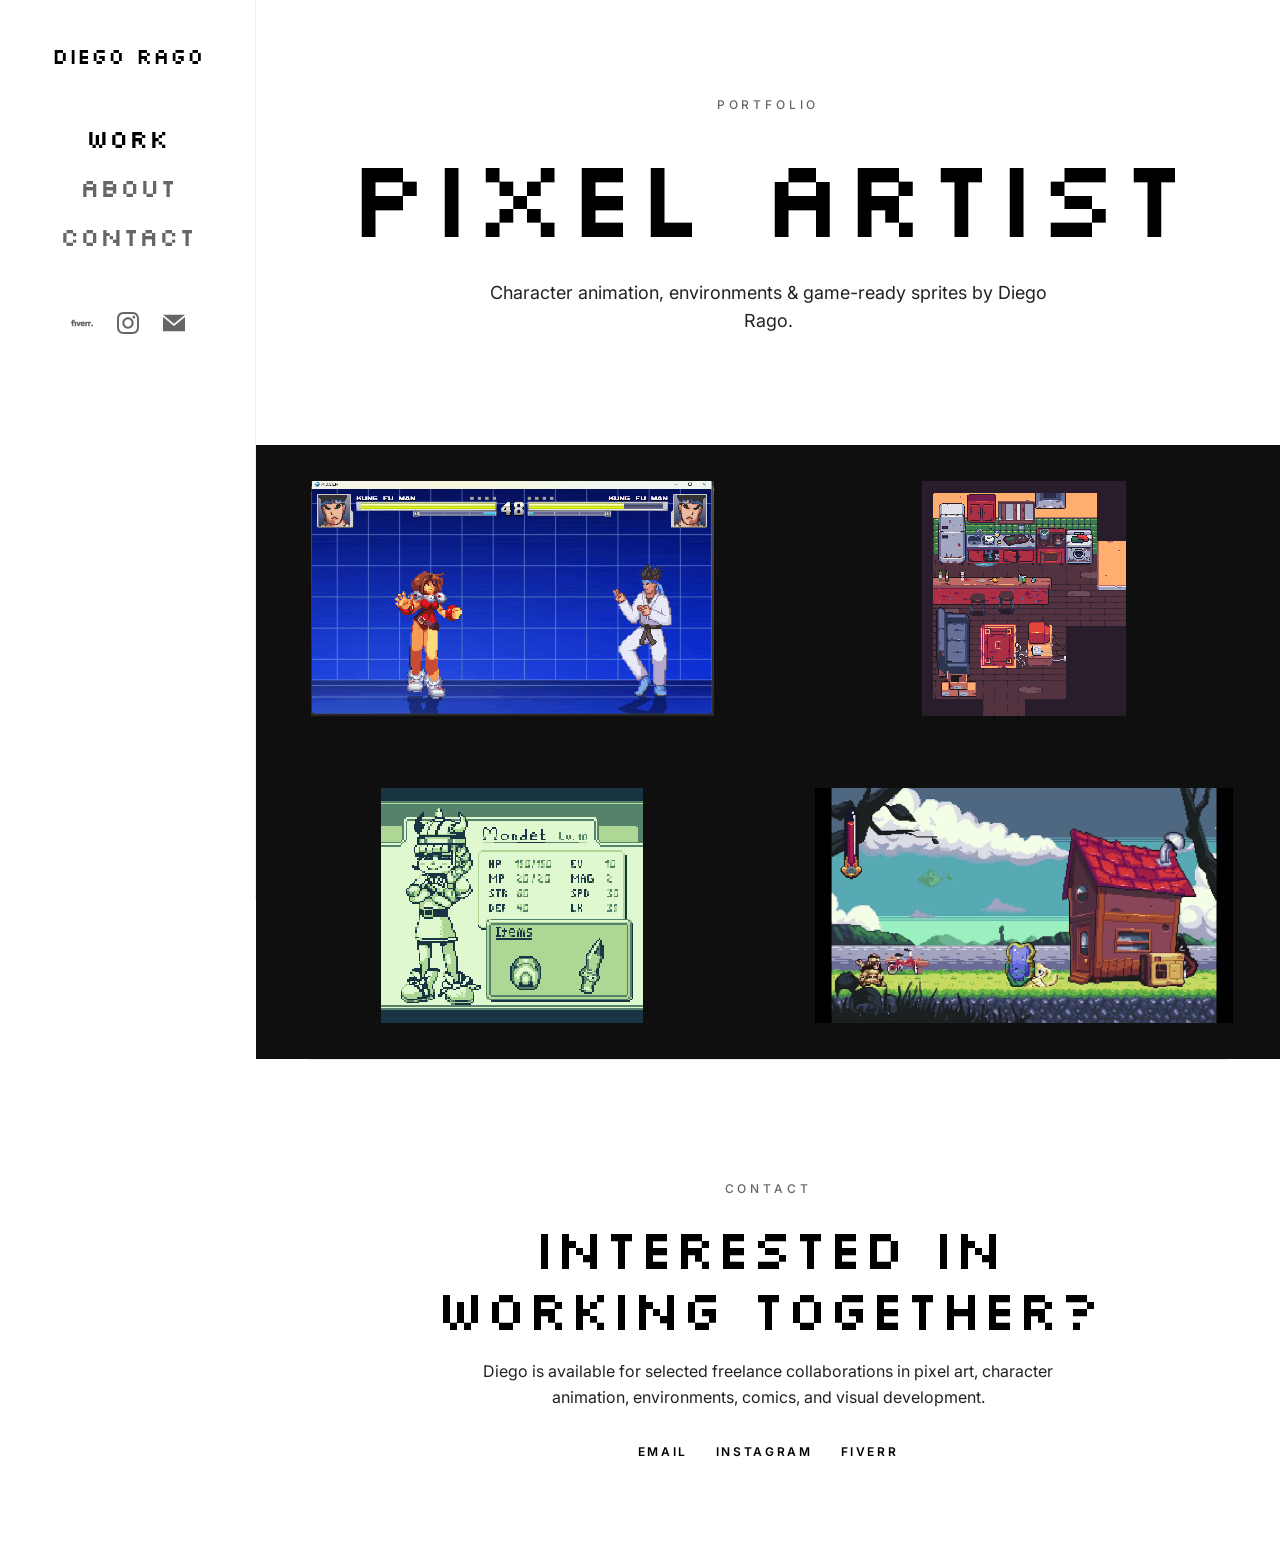
==== commit 5c48450a: "Agregar analytics Umami (self-host, sin cookies) Co-Authored-By: Claude Fable 5 <noreply@anthropic.c" ====
--- a/index.html
+++ b/index.html
@@ -15,6 +15,7 @@
     <link rel="stylesheet" href="https://fonts.googleapis.com/css2?family=Silkscreen:wght@400&family=Inter:wght@400;500;600;700&display=swap" media="print" onload="this.media='all'">
     <noscript><link rel="stylesheet" href="https://fonts.googleapis.com/css2?family=Silkscreen:wght@400&family=Inter:wght@400;500;600;700&display=swap"></noscript>
     <link rel="stylesheet" href="css/style.css">
+    <script defer src="https://analytics.luisivanpayero.com/script.js" data-website-id="4ab97d2b-0796-42ae-8532-4f534dd4c416"></script>
 </head>
 <body>
     <!-- Sidebar Navigation -->
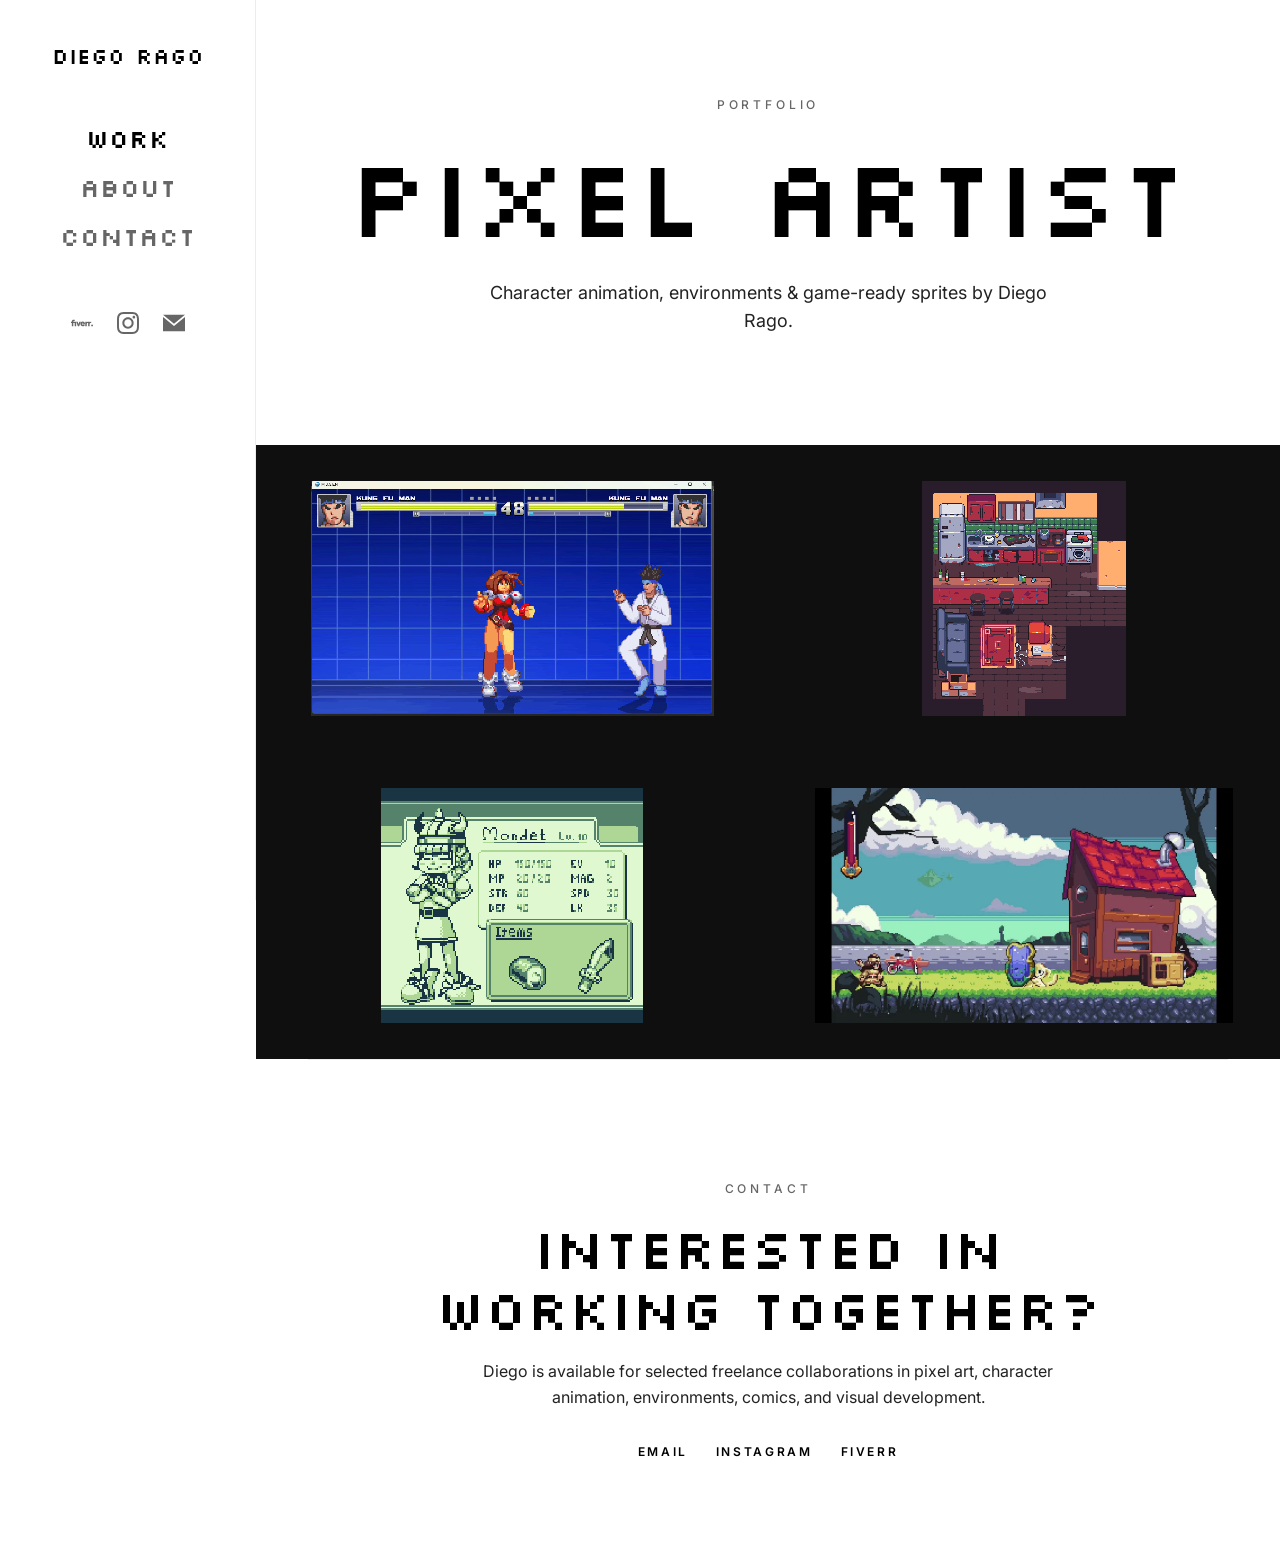
==== commit ef4bc16c: "Eventos Umami de flujo (proyectos, obras, videos, contacto) + IG canónico Co-Authored-By: Claude Fab" ====
--- a/index.html
+++ b/index.html
@@ -56,7 +56,7 @@
                             </a>
                         </li>
                         <li>
-                            <a href="https://www.instagram.com/diegoragoart" target="_blank" rel="noopener" class="social-link" title="Instagram">
+                            <a href="https://www.instagram.com/diegoragoart/" target="_blank" rel="noopener" class="social-link" title="Instagram">
                                 <svg width="20" height="20" viewBox="0 0 24 24" fill="currentColor">
                                     <path d="M12 2.163c3.204 0 3.584.012 4.85.07 3.252.148 4.771 1.691 4.919 4.919.058 1.265.069 1.645.069 4.849 0 3.205-.012 3.584-.069 4.849-.149 3.225-1.664 4.771-4.919 4.919-1.266.058-1.644.07-4.85.07-3.204 0-3.584-.012-4.849-.07-3.26-.149-4.771-1.699-4.919-4.92-.058-1.265-.07-1.644-.07-4.849 0-3.204.013-3.583.07-4.849.149-3.227 1.664-4.771 4.919-4.919 1.266-.057 1.645-.069 4.849-.069zm0-2.163c-3.259 0-3.667.014-4.947.072-4.358.2-6.78 2.618-6.98 6.98-.059 1.281-.073 1.689-.073 4.948 0 3.259.014 3.668.072 4.948.2 4.358 2.618 6.78 6.98 6.98 1.281.058 1.689.072 4.948.072 3.259 0 3.668-.014 4.948-.072 4.354-.2 6.782-2.618 6.979-6.98.059-1.28.073-1.689.073-4.948 0-3.259-.014-3.667-.072-4.947-.196-4.354-2.617-6.78-6.979-6.98-1.281-.059-1.69-.073-4.949-.073zm0 5.838c-3.403 0-6.162 2.759-6.162 6.162s2.759 6.163 6.162 6.163 6.162-2.759 6.162-6.163c0-3.403-2.759-6.162-6.162-6.162zm0 10.162c-2.209 0-4-1.79-4-4 0-2.209 1.791-4 4-4s4 1.791 4 4c0 2.21-1.791 4-4 4zm6.406-11.845c-.796 0-1.441.645-1.441 1.44s.645 1.44 1.441 1.44c.795 0 1.439-.645 1.439-1.44s-.644-1.44-1.439-1.44z"/>
                                 </svg>
@@ -144,12 +144,13 @@
             </p>
             <div class="contact-links">
                 <a href="mailto:rago.avi@gmail.com" class="contact-link">Email</a>
-                <a href="https://www.instagram.com/diegoragoart" target="_blank" rel="noopener" class="contact-link">Instagram</a>
+                <a href="https://www.instagram.com/diegoragoart/" target="_blank" rel="noopener" class="contact-link">Instagram</a>
                 <a href="https://es.fiverr.com/diegorago138" target="_blank" rel="noopener" class="contact-link">Fiverr</a>
             </div>
         </section>
     </main>
 
     <script src="js/main.js"></script>
+    <script defer src="js/analytics-events.js"></script>
 </body>
 </html>
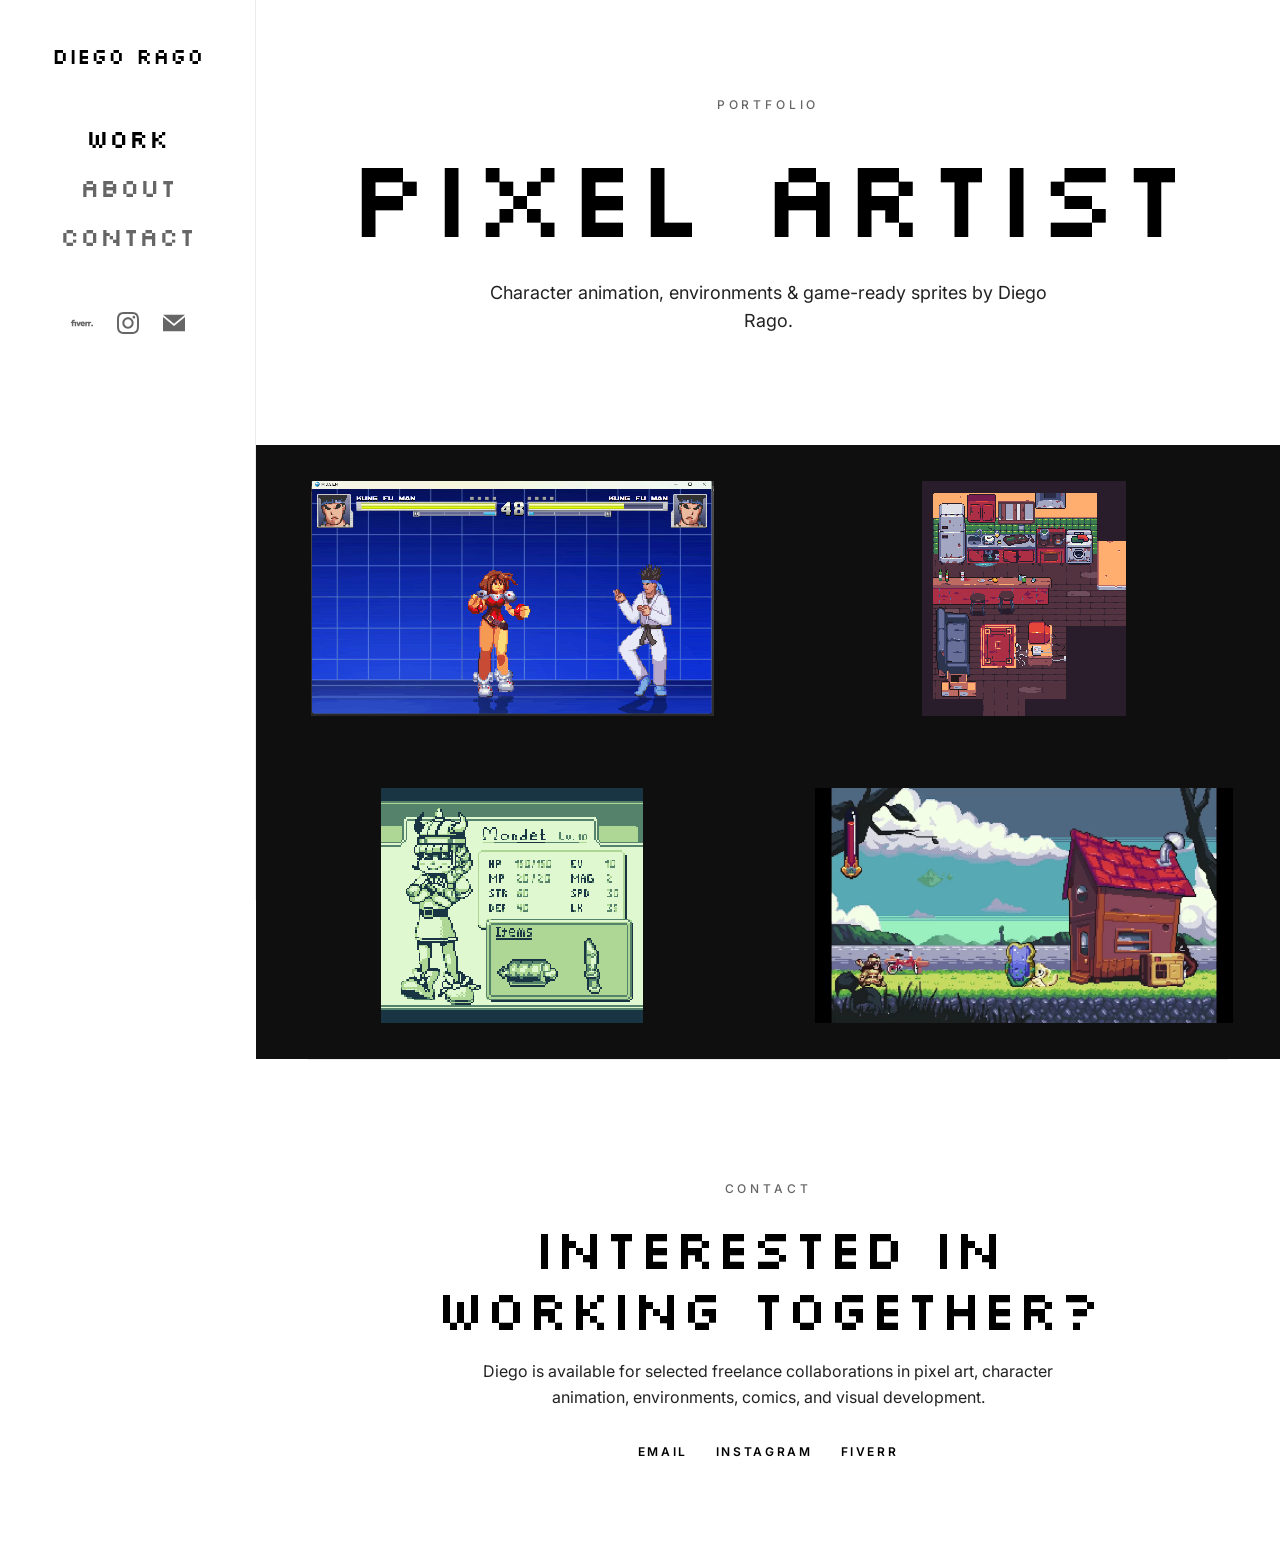
==== commit 52f6b71a: "Agregar Google Tag Manager (GTM-PWBMHZLG) en todas las páginas Co-Authored-By: Claude Opus 5.5 <nore" ====
--- a/index.html
+++ b/index.html
@@ -1,6 +1,13 @@
 <!DOCTYPE html>
 <html lang="en">
 <head>
+    <!-- Google Tag Manager -->
+    <script>(function(w,d,s,l,i){w[l]=w[l]||[];w[l].push({'gtm.start':
+    new Date().getTime(),event:'gtm.js'});var f=d.getElementsByTagName(s)[0],
+    j=d.createElement(s),dl=l!='dataLayer'?'&l='+l:'';j.async=true;j.src=
+    'https://www.googletagmanager.com/gtm.js?id='+i+dl;f.parentNode.insertBefore(j,f);
+    })(window,document,'script','dataLayer','GTM-PWBMHZLG');</script>
+    <!-- End Google Tag Manager -->
     <meta charset="UTF-8">
     <meta name="viewport" content="width=device-width, initial-scale=1.0">
     <meta name="description" content="Diego Rago - Pixel Artist, Character Designer & Comic Artist from Argentina. Portfolio showcasing pixel art, character animation, combat systems, and game-ready sprites.">
@@ -18,6 +25,10 @@
     <script defer src="https://analytics.luisivanpayero.com/script.js" data-website-id="4ab97d2b-0796-42ae-8532-4f534dd4c416"></script>
 </head>
 <body>
+    <!-- Google Tag Manager (noscript) -->
+    <noscript><iframe src="https://www.googletagmanager.com/ns.html?id=GTM-PWBMHZLG"
+    height="0" width="0" style="display:none;visibility:hidden"></iframe></noscript>
+    <!-- End Google Tag Manager (noscript) -->
     <!-- Sidebar Navigation -->
     <aside class="sidebar">
         <div class="sidebar-content">
